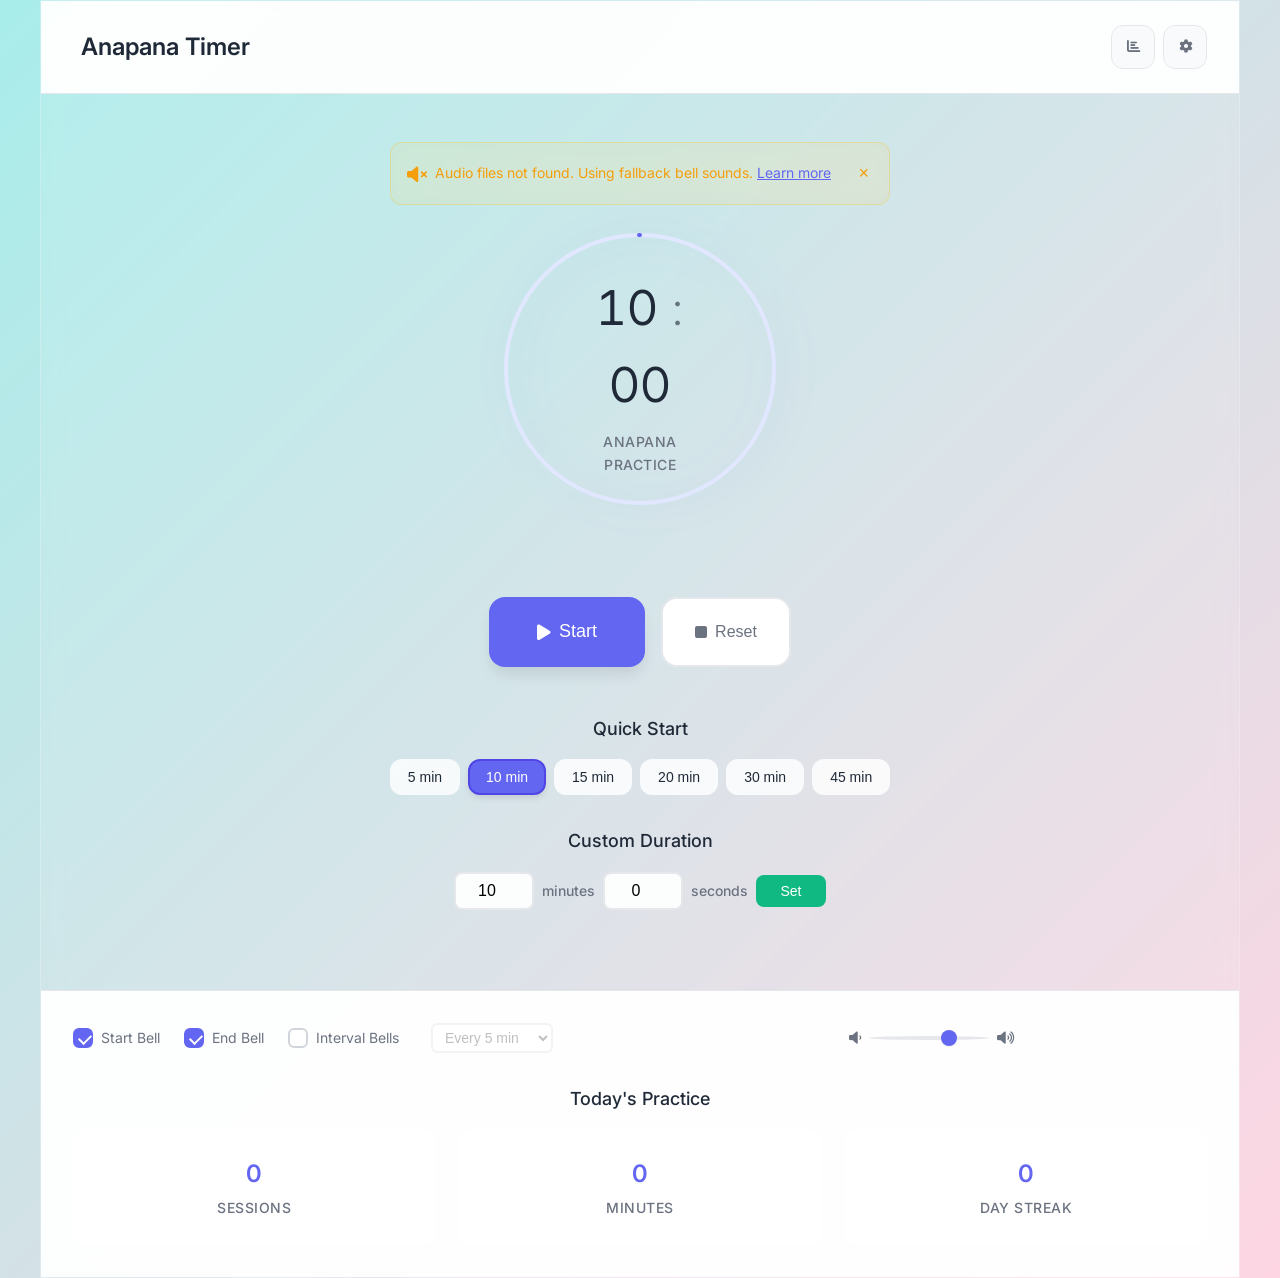
==== index.html @ 04da4d1c "Update Anapana meditation timer with enhanced bells and improved UI (removed large audio file)" ====
<!DOCTYPE html>
<html lang="en">
<head>
    <meta charset="UTF-8">
    <meta name="viewport" content="width=device-width, initial-scale=1.0">
    <title>Anapana Meditation Timer</title>
    <link rel="icon" href="favicon.svg" type="image/svg+xml">
    <link rel="stylesheet" href="styles.css?v=clean">
    <link rel="manifest" href="manifest.json">
    <meta name="theme-color" content="#6366f1">
    <meta http-equiv="Cache-Control" content="no-cache, no-store, must-revalidate">
    <meta http-equiv="Pragma" content="no-cache">
    <meta http-equiv="Expires" content="0">
    <meta name="mobile-web-app-capable" content="yes">
    <meta name="apple-mobile-web-app-status-bar-style" content="default">
    <meta name="apple-mobile-web-app-title" content="Anapana Timer">
    <link rel="apple-touch-icon" href="icons/icon-192x192.png">
    <link href="https://cdnjs.cloudflare.com/ajax/libs/font-awesome/6.0.0/css/all.min.css" rel="stylesheet">
    <link href="https://fonts.googleapis.com/css2?family=Inter:wght@300;400;500;600&display=swap" rel="stylesheet">
</head>
<body>
    <div class="app-container">
        <!-- Header -->
        <header class="app-header">
            <div class="header-content">
                <h1 class="app-title">
                    <i class="fas fa-lotus-pose"></i>
                    Anapana Timer
                </h1>
                <div class="header-actions">
                    <button id="statsBtn" class="icon-btn" title="Statistics">
                        <i class="fas fa-chart-bar"></i>
                    </button>
                    <button id="settingsBtn" class="icon-btn" title="Settings">
                        <i class="fas fa-cog"></i>
                    </button>
                </div>
            </div>
        </header>

        <!-- Main Timer Section -->
        <main class="timer-section">
            <!-- Audio Status Notification -->
            <div id="audioNotification" class="audio-notification" style="display: none;">
                <div class="notification-content">
                    <i class="fas fa-volume-mute"></i>
                    <span>Audio files not found. Using fallback bell sounds. <a href="#" id="audioHelpLink">Learn more</a></span>
                    <button id="dismissNotification" class="dismiss-btn">×</button>
                </div>
            </div>
            
            <div class="timer-container">
                <!-- Timer Display -->
                <div class="timer-display">
                    <div class="timer-circle">
                        <svg class="progress-ring" width="280" height="280">
                            <circle
                                class="progress-ring-circle-bg"
                                stroke="#e0e7ff"
                                stroke-width="4"
                                fill="transparent"
                                r="134"
                                cx="140"
                                cy="140"/>
                            <circle
                                class="progress-ring-circle"
                                stroke="#6366f1"
                                stroke-width="4"
                                fill="transparent"
                                r="134"
                                cx="140"
                                cy="140"
                                stroke-linecap="round"
                                stroke-dasharray="841.3"
                                stroke-dashoffset="841.3"/>
                        </svg>
                        <div class="timer-content">
                            <div class="time-display" id="timeDisplay">
                                <span class="minutes">10</span>
                                <span class="separator">:</span>
                                <span class="seconds">00</span>
                            </div>
                            <div class="session-type" id="sessionType">Anapana Practice</div>
                        </div>
                    </div>
                </div>

                <!-- Timer Controls -->
                <div class="timer-controls">
                    <button id="playPauseBtn" class="primary-btn">
                        <i class="fas fa-play"></i>
                        <span>Start</span>
                    </button>
                    <button id="resetBtn" class="secondary-btn">
                        <i class="fas fa-stop"></i>
                        <span>Reset</span>
                    </button>
                </div>

                <!-- Quick Time Presets -->
                <div class="time-presets">
                    <h3>Quick Start</h3>
                    <div class="preset-buttons">
                        <button class="preset-btn" data-time="5">5 min</button>
                        <button class="preset-btn active" data-time="10">10 min</button>
                        <button class="preset-btn" data-time="15">15 min</button>
                        <button class="preset-btn" data-time="20">20 min</button>
                        <button class="preset-btn" data-time="30">30 min</button>
                        <button class="preset-btn" data-time="45">45 min</button>
                    </div>
                </div>

                <!-- Custom Timer Input -->
                <div class="custom-timer">
                    <h3>Custom Duration</h3>
                    <div class="time-input">
                        <input type="number" id="minutesInput" min="1" max="120" value="10" class="time-field">
                        <label for="minutesInput">minutes</label>
                        <input type="number" id="secondsInput" min="0" max="59" value="0" class="time-field">
                        <label for="secondsInput">seconds</label>
                        <button id="setCustomBtn" class="set-btn">Set</button>
                    </div>
                </div>
            </div>
        </main>

        <!-- Bottom Panel -->
        <div class="bottom-panel">
            <!-- Audio Controls -->
            <div class="audio-section">
                <div class="audio-controls">
                    <div class="bell-settings">
                        <label class="checkbox-label">
                            <input type="checkbox" id="startBellCheck" checked>
                            <span class="checkmark"></span>
                            Start Bell
                        </label>
                        <label class="checkbox-label">
                            <input type="checkbox" id="endBellCheck" checked>
                            <span class="checkmark"></span>
                            End Bell
                        </label>
                        <label class="checkbox-label">
                            <input type="checkbox" id="intervalBellCheck">
                            <span class="checkmark"></span>
                            Interval Bells
                        </label>
                        <select id="intervalSelect" class="interval-select" disabled>
                            <option value="5">Every 5 min</option>
                            <option value="10">Every 10 min</option>
                            <option value="15">Every 15 min</option>
                        </select>
                    </div>
                    <div class="volume-control">
                        <i class="fas fa-volume-low"></i>
                        <input type="range" id="volumeSlider" min="0" max="100" value="70" class="volume-slider">
                        <i class="fas fa-volume-high"></i>
                    </div>
                </div>
            </div>

            <!-- Today's Progress -->
            <div class="progress-section">
                <h3>Today's Practice</h3>
                <div class="progress-stats">
                    <div class="stat-item">
                        <div class="stat-value" id="todaySessions">0</div>
                        <div class="stat-label">Sessions</div>
                    </div>
                    <div class="stat-item">
                        <div class="stat-value" id="todayMinutes">0</div>
                        <div class="stat-label">Minutes</div>
                    </div>
                    <div class="stat-item">
                        <div class="stat-value" id="streakDays">0</div>
                        <div class="stat-label">Day Streak</div>
                    </div>
                </div>
            </div>
        </div>
    </div>

    <!-- Settings Modal -->
    <div id="settingsModal" class="modal">
        <div class="modal-content">
            <div class="modal-header">
                <h2>Settings</h2>
                <button class="close-btn" id="closeSettings">
                    <i class="fas fa-times"></i>
                </button>
            </div>
            <div class="modal-body">
                <div class="setting-group">
                    <h3>Bell Sounds</h3>
                    <select id="bellSoundSelect" class="setting-select">
                        <option value="wooden" selected>Wooden Bell</option>
                    </select>
                    <button id="testBellBtn" class="test-btn">Test Sound</button>
                </div>
                
                <div class="setting-group">
                    <h3>Ambient Sounds</h3>
                    <label class="checkbox-label">
                        <input type="checkbox" id="ambientSoundsCheck">
                        <span class="checkmark"></span>
                        Enable ambient sounds during meditation
                    </label>
                    <select id="ambientSoundSelect" class="setting-select" disabled>
                        <option value="none">None</option>
                        <option value="meditate1" selected>Meditation Music</option>
                    </select>
                </div>

                <div class="setting-group">
                    <h3>Reminders</h3>
                    <label class="checkbox-label">
                        <input type="checkbox" id="dailyReminderCheck">
                        <span class="checkmark"></span>
                        Daily practice reminder
                    </label>
                    <input type="time" id="reminderTime" value="07:00" class="time-input-field">
                </div>

                <div class="setting-group">
                    <h3>Data & Privacy</h3>
                    <button id="exportDataBtn" class="action-btn">Export Practice Data</button>
                    <button id="resetDataBtn" class="danger-btn">Reset All Data</button>
                </div>
            </div>
        </div>
    </div>

    <!-- Statistics Modal -->
    <div id="statsModal" class="modal">
        <div class="modal-content">
            <div class="modal-header">
                <h2>Practice Statistics</h2>
                <button class="close-btn" id="closeStats">
                    <i class="fas fa-times"></i>
                </button>
            </div>
            <div class="modal-body">
                <div class="stats-overview">
                    <div class="overview-stat">
                        <div class="stat-number" id="totalSessions">0</div>
                        <div class="stat-title">Total Sessions</div>
                    </div>
                    <div class="overview-stat">
                        <div class="stat-number" id="totalMinutes">0</div>
                        <div class="stat-title">Total Minutes</div>
                    </div>
                    <div class="overview-stat">
                        <div class="stat-number" id="longestStreak">0</div>
                        <div class="stat-title">Longest Streak</div>
                    </div>
                    <div class="overview-stat">
                        <div class="stat-number" id="averageSession">0</div>
                        <div class="stat-title">Avg Session</div>
                    </div>
                </div>

                <div class="chart-section">
                    <h3>Weekly Progress</h3>
                    <div id="weeklyChart" class="chart-container">
                        <!-- Chart will be generated by JavaScript -->
                    </div>
                </div>

                <div class="recent-sessions">
                    <h3>Recent Sessions</h3>
                    <div id="recentSessionsList" class="sessions-list">
                        <!-- Recent sessions will be populated by JavaScript -->
                    </div>
                </div>
            </div>
        </div>
    </div>

    <!-- Completion Modal -->
    <div id="completionModal" class="modal">
        <div class="modal-content celebration">
            <div class="celebration-content">
                <div class="celebration-icon">
                    <i class="fas fa-lotus-pose"></i>
                </div>
                <h2>Session Complete!</h2>
                <p id="completionMessage">Great job! You've completed your meditation practice.</p>
                <div class="completion-stats">
                    <div class="completion-stat">
                        <span class="stat-value" id="sessionDuration">10</span>
                        <span class="stat-label">minutes</span>
                    </div>
                    <div class="completion-stat">
                        <span class="stat-value" id="sessionsToday">1</span>
                        <span class="stat-label">today</span>
                    </div>
                </div>
                <div class="completion-actions">
                    <button id="anotherSessionBtn" class="primary-btn">
                        <i class="fas fa-plus"></i>
                        Another Session
                    </button>
                    <button id="finishBtn" class="secondary-btn">
                        <i class="fas fa-check"></i>
                        Finish
                    </button>
                </div>
            </div>
        </div>
    </div>

    <!-- Audio Elements -->
    <audio id="startBellAudio" preload="auto">
        <source src="sounds/wooden-bell.wav" type="audio/wav">
    </audio>
    <audio id="endBellAudio" preload="auto">
        <source src="sounds/wooden-bell.wav" type="audio/wav">
    </audio>
    <audio id="intervalBellAudio" preload="auto">
        <source src="sounds/wooden-bell.wav" type="audio/wav">
    </audio>
    <audio id="ambientAudio" preload="auto" loop>
        <source src="sounds/ambient/meditate1.mp3" type="audio/mpeg">
    </audio>

    <script src="script.js?v=clean"></script>
    <script src="enhanced-bells.js?v=clean"></script>
</body>
</html>
---- styles.css ----
/* ===== CSS RESET & BASE STYLES ===== */
* {
    margin: 0;
    padding: 0;
    box-sizing: border-box;
}

:root {
    /* Color Palette */
    --primary-color: #6366f1;
    --primary-light: #818cf8;
    --primary-dark: #4f46e5;
    --secondary-color: #f3f4f6;
    --accent-color: #10b981;
    --danger-color: #ef4444;
    --warning-color: #f59e0b;
    
    /* Neutral Colors */
    --gray-50: #f9fafb;
    --gray-100: #f3f4f6;
    --gray-200: #e5e7eb;
    --gray-300: #d1d5db;
    --gray-400: #9ca3af;
    --gray-500: #6b7280;
    --gray-600: #4b5563;
    --gray-700: #374151;
    --gray-800: #1f2937;
    --gray-900: #111827;
    
    /* Text Colors */
    --text-primary: #1f2937;
    --text-secondary: #6b7280;
    --text-white: #ffffff;
    
    /* Background Colors */
    --bg-primary: #ffffff;
    --bg-secondary: #f9fafb;
    --bg-overlay: rgba(0, 0, 0, 0.5);
    
    /* Gradients */
    --gradient-primary: linear-gradient(135deg, #667eea 0%, #764ba2 100%);
    --gradient-calm: linear-gradient(135deg, #a8edea 0%, #fed6e3 100%);
    --gradient-evening: linear-gradient(135deg, #d299c2 0%, #fef9d3 100%);
    
    /* Shadows */
    --shadow-sm: 0 1px 2px 0 rgba(0, 0, 0, 0.05);
    --shadow-md: 0 4px 6px -1px rgba(0, 0, 0, 0.1);
    --shadow-lg: 0 10px 15px -3px rgba(0, 0, 0, 0.1);
    --shadow-xl: 0 20px 25px -5px rgba(0, 0, 0, 0.1);
    
    /* Border Radius */
    --radius-sm: 0.375rem;
    --radius-md: 0.5rem;
    --radius-lg: 0.75rem;
    --radius-xl: 1rem;
    --radius-full: 50%;
    
    /* Spacing */
    --space-xs: 0.25rem;
    --space-sm: 0.5rem;
    --space-md: 1rem;
    --space-lg: 1.5rem;
    --space-xl: 2rem;
    --space-2xl: 3rem;
    
    /* Typography */
    --font-size-xs: 0.75rem;
    --font-size-sm: 0.875rem;
    --font-size-base: 1rem;
    --font-size-lg: 1.125rem;
    --font-size-xl: 1.25rem;
    --font-size-2xl: 1.5rem;
    --font-size-3xl: 1.875rem;
    --font-size-4xl: 2.25rem;
    --font-size-5xl: 3rem;
}

body {
    font-family: 'Inter', -apple-system, BlinkMacSystemFont, sans-serif;
    background: var(--gradient-calm);
    min-height: 100vh;
    color: var(--text-primary);
    line-height: 1.6;
    -webkit-font-smoothing: antialiased;
    -moz-osx-font-smoothing: grayscale;
}

/* ===== APP LAYOUT ===== */
.app-container {
    max-width: 1200px;
    margin: 0 auto;
    min-height: 100vh;
    display: flex;
    flex-direction: column;
    background: rgba(255, 255, 255, 0.1);
    backdrop-filter: blur(10px);
    border: 1px solid rgba(255, 255, 255, 0.2);
}

/* ===== HEADER ===== */
.app-header {
    background: rgba(255, 255, 255, 0.95);
    backdrop-filter: blur(20px);
    border-bottom: 1px solid var(--gray-200);
    padding: var(--space-lg) var(--space-xl);
}

.header-content {
    display: flex;
    justify-content: space-between;
    align-items: center;
}

.app-title {
    font-size: var(--font-size-2xl);
    font-weight: 600;
    color: var(--text-primary);
    display: flex;
    align-items: center;
    gap: var(--space-sm);
}

.app-title i {
    color: var(--primary-color);
    font-size: var(--font-size-xl);
}

.header-actions {
    display: flex;
    gap: var(--space-sm);
}

.icon-btn {
    background: var(--bg-secondary);
    border: 1px solid var(--gray-200);
    padding: var(--space-sm);
    border-radius: var(--radius-lg);
    cursor: pointer;
    transition: all 0.2s ease;
    color: var(--text-secondary);
    width: 44px;
    height: 44px;
    display: flex;
    align-items: center;
    justify-content: center;
}

.icon-btn:hover {
    background: var(--gray-100);
    color: var(--primary-color);
    transform: translateY(-1px);
    box-shadow: var(--shadow-md);
}

/* ===== MAIN TIMER SECTION ===== */
.timer-section {
    flex: 1;
    display: flex;
    flex-direction: column;
    align-items: center;
    justify-content: center;
    padding: var(--space-2xl) var(--space-xl);
}

/* ===== AUDIO NOTIFICATION ===== */
.audio-notification {
    background: rgba(251, 191, 36, 0.1);
    border: 1px solid rgba(251, 191, 36, 0.3);
    border-radius: var(--radius-lg);
    padding: var(--space-md);
    margin-bottom: var(--space-lg);
    max-width: 500px;
    width: 100%;
    backdrop-filter: blur(10px);
}

.notification-content {
    display: flex;
    align-items: center;
    gap: var(--space-sm);
    color: var(--warning-color);
    font-size: var(--font-size-sm);
    text-align: left;
}

.notification-content i {
    font-size: var(--font-size-lg);
    flex-shrink: 0;
}

.notification-content a {
    color: var(--primary-color);
    text-decoration: underline;
}

.dismiss-btn {
    background: none;
    border: none;
    color: var(--warning-color);
    cursor: pointer;
    font-size: var(--font-size-lg);
    padding: var(--space-xs);
    margin-left: auto;
    flex-shrink: 0;
}

.dismiss-btn:hover {
    background: rgba(251, 191, 36, 0.1);
    border-radius: var(--radius-sm);
}

.timer-container {
    text-align: center;
    max-width: 600px;
    width: 100%;
}

/* ===== TIMER DISPLAY ===== */
.timer-display {
    margin-bottom: var(--space-2xl);
}

.timer-circle {
    position: relative;
    display: inline-block;
    margin-bottom: var(--space-xl);
}

.progress-ring {
    transform: rotate(-90deg);
    filter: drop-shadow(0 8px 16px rgba(99, 102, 241, 0.2));
}

.progress-ring-circle {
    transition: stroke-dashoffset 0.5s ease-in-out;
}

.timer-content {
    position: absolute;
    top: 50%;
    left: 50%;
    transform: translate(-50%, -50%);
    color: var(--text-primary);
}

.time-display {
    font-size: var(--font-size-5xl);
    font-weight: 300;
    margin-bottom: var(--space-sm);
    font-feature-settings: 'tnum';
}

.minutes, .seconds {
    font-weight: 400;
}

.separator {
    opacity: 0.6;
    animation: blink 1.5s infinite;
}

@keyframes blink {
    0%, 50% { opacity: 0.6; }
    51%, 100% { opacity: 0.2; }
}

.session-type {
    font-size: var(--font-size-sm);
    color: var(--text-secondary);
    font-weight: 500;
    text-transform: uppercase;
    letter-spacing: 0.5px;
}

/* ===== TIMER CONTROLS ===== */
.timer-controls {
    display: flex;
    gap: var(--space-md);
    justify-content: center;
    margin-bottom: var(--space-2xl);
}

.primary-btn {
    background: var(--primary-color);
    color: var(--text-white);
    border: none;
    padding: var(--space-lg) var(--space-2xl);
    border-radius: var(--radius-xl);
    font-size: var(--font-size-lg);
    font-weight: 500;
    cursor: pointer;
    transition: all 0.3s ease;
    display: flex;
    align-items: center;
    gap: var(--space-sm);
    box-shadow: var(--shadow-lg);
    min-width: 140px;
}

.primary-btn:hover {
    background: var(--primary-dark);
    transform: translateY(-2px);
    box-shadow: var(--shadow-xl);
}

.secondary-btn {
    background: var(--bg-primary);
    color: var(--text-secondary);
    border: 2px solid var(--gray-200);
    padding: var(--space-lg) var(--space-xl);
    border-radius: var(--radius-xl);
    font-size: var(--font-size-base);
    font-weight: 500;
    cursor: pointer;
    transition: all 0.3s ease;
    display: flex;
    align-items: center;
    gap: var(--space-sm);
}

.secondary-btn:hover {
    border-color: var(--primary-color);
    color: var(--primary-color);
    transform: translateY(-1px);
    box-shadow: var(--shadow-md);
}

/* ===== TIME PRESETS ===== */
.time-presets {
    margin-bottom: var(--space-xl);
}

.time-presets h3 {
    font-size: var(--font-size-lg);
    font-weight: 500;
    margin-bottom: var(--space-md);
    color: var(--text-primary);
}

.preset-buttons {
    display: flex;
    gap: var(--space-sm);
    justify-content: center;
    flex-wrap: wrap;
}

.preset-btn {
    background: rgba(255, 255, 255, 0.8);
    border: 2px solid transparent;
    padding: var(--space-sm) var(--space-md);
    border-radius: var(--radius-lg);
    font-size: var(--font-size-sm);
    font-weight: 500;
    cursor: pointer;
    transition: all 0.2s ease;
    color: var(--text-primary);
    backdrop-filter: blur(10px);
}

.preset-btn:hover {
    background: rgba(255, 255, 255, 0.95);
    transform: translateY(-1px);
    box-shadow: var(--shadow-md);
}

.preset-btn.active {
    background: var(--primary-color);
    color: var(--text-white);
    border-color: var(--primary-dark);
    box-shadow: var(--shadow-md);
}

/* ===== CUSTOM TIMER INPUT ===== */
.custom-timer {
    margin-bottom: var(--space-xl);
}

.custom-timer h3 {
    font-size: var(--font-size-lg);
    font-weight: 500;
    margin-bottom: var(--space-md);
    color: var(--text-primary);
}

.time-input {
    display: flex;
    align-items: center;
    justify-content: center;
    gap: var(--space-sm);
    flex-wrap: wrap;
}

.time-field {
    background: rgba(255, 255, 255, 0.9);
    border: 2px solid var(--gray-200);
    padding: var(--space-sm) var(--space-md);
    border-radius: var(--radius-md);
    font-size: var(--font-size-base);
    width: 80px;
    text-align: center;
    transition: all 0.2s ease;
}

.time-field:focus {
    outline: none;
    border-color: var(--primary-color);
    box-shadow: 0 0 0 3px rgba(99, 102, 241, 0.1);
}

.time-input label {
    font-size: var(--font-size-sm);
    color: var(--text-secondary);
    font-weight: 500;
}

.set-btn {
    background: var(--accent-color);
    color: var(--text-white);
    border: none;
    padding: var(--space-sm) var(--space-lg);
    border-radius: var(--radius-md);
    font-size: var(--font-size-sm);
    font-weight: 500;
    cursor: pointer;
    transition: all 0.2s ease;
}

.set-btn:hover {
    background: #059669;
    transform: translateY(-1px);
}

/* ===== BOTTOM PANEL ===== */
.bottom-panel {
    background: rgba(255, 255, 255, 0.95);
    backdrop-filter: blur(20px);
    border-top: 1px solid var(--gray-200);
    padding: var(--space-xl);
}

/* ===== AUDIO SECTION ===== */
.audio-section {
    margin-bottom: var(--space-xl);
}

.audio-controls {
    display: grid;
    grid-template-columns: 1fr 1fr;
    gap: var(--space-xl);
    align-items: center;
}

.bell-settings {
    display: flex;
    gap: var(--space-lg);
    align-items: center;
    flex-wrap: wrap;
}

.checkbox-label {
    display: flex;
    align-items: center;
    cursor: pointer;
    font-size: var(--font-size-sm);
    color: var(--text-secondary);
    position: relative;
    padding-left: 28px;
}

.checkbox-label input[type="checkbox"] {
    position: absolute;
    opacity: 0;
    cursor: pointer;
    height: 0;
    width: 0;
}

.checkmark {
    position: absolute;
    left: 0;
    top: 50%;
    transform: translateY(-50%);
    height: 20px;
    width: 20px;
    background: var(--bg-primary);
    border: 2px solid var(--gray-300);
    border-radius: var(--radius-sm);
    transition: all 0.2s ease;
}

.checkbox-label:hover input ~ .checkmark {
    border-color: var(--primary-color);
}

.checkbox-label input:checked ~ .checkmark {
    background: var(--primary-color);
    border-color: var(--primary-color);
}

.checkmark:after {
    content: "";
    position: absolute;
    display: none;
    left: 6px;
    top: 2px;
    width: 6px;
    height: 10px;
    border: solid white;
    border-width: 0 2px 2px 0;
    transform: rotate(45deg);
}

.checkbox-label input:checked ~ .checkmark:after {
    display: block;
}

.interval-select {
    background: var(--bg-primary);
    border: 2px solid var(--gray-200);
    padding: var(--space-xs) var(--space-sm);
    border-radius: var(--radius-sm);
    font-size: var(--font-size-sm);
    margin-left: var(--space-sm);
    transition: all 0.2s ease;
}

.interval-select:enabled:focus {
    outline: none;
    border-color: var(--primary-color);
}

.interval-select:disabled {
    opacity: 0.5;
    cursor: not-allowed;
}

/* ===== VOLUME CONTROL ===== */
.volume-control {
    display: flex;
    align-items: center;
    gap: var(--space-sm);
    justify-content: center;
}

.volume-control i {
    color: var(--text-secondary);
    font-size: var(--font-size-sm);
}

.volume-slider {
    width: 120px;
    height: 4px;
    border-radius: var(--radius-full);
    background: var(--gray-200);
    outline: none;
    -webkit-appearance: none;
    appearance: none;
}

.volume-slider::-webkit-slider-thumb {
    -webkit-appearance: none;
    appearance: none;
    width: 16px;
    height: 16px;
    border-radius: var(--radius-full);
    background: var(--primary-color);
    cursor: pointer;
    box-shadow: var(--shadow-sm);
    transition: all 0.2s ease;
}

.volume-slider::-webkit-slider-thumb:hover {
    background: var(--primary-dark);
    transform: scale(1.1);
}

.volume-slider::-moz-range-thumb {
    width: 16px;
    height: 16px;
    border-radius: var(--radius-full);
    background: var(--primary-color);
    cursor: pointer;
    border: none;
    box-shadow: var(--shadow-sm);
}

/* ===== PROGRESS SECTION ===== */
.progress-section h3 {
    font-size: var(--font-size-lg);
    font-weight: 500;
    margin-bottom: var(--space-md);
    color: var(--text-primary);
    text-align: center;
}

.progress-stats {
    display: grid;
    grid-template-columns: repeat(3, 1fr);
    gap: var(--space-lg);
    text-align: center;
}

.stat-item {
    background: rgba(255, 255, 255, 0.8);
    padding: var(--space-lg);
    border-radius: var(--radius-lg);
    backdrop-filter: blur(10px);
    border: 1px solid rgba(255, 255, 255, 0.3);
    transition: all 0.2s ease;
}

.stat-item:hover {
    transform: translateY(-2px);
    box-shadow: var(--shadow-md);
}

.stat-value {
    font-size: var(--font-size-2xl);
    font-weight: 600;
    color: var(--primary-color);
    margin-bottom: var(--space-xs);
}

.stat-label {
    font-size: var(--font-size-sm);
    color: var(--text-secondary);
    font-weight: 500;
    text-transform: uppercase;
    letter-spacing: 0.5px;
}

/* ===== MODAL STYLES ===== */
.modal {
    display: none;
    position: fixed;
    z-index: 1000;
    left: 0;
    top: 0;
    width: 100%;
    height: 100%;
    background: var(--bg-overlay);
    backdrop-filter: blur(5px);
    animation: fadeIn 0.3s ease;
}

@keyframes fadeIn {
    from { opacity: 0; }
    to { opacity: 1; }
}

.modal.show {
    display: flex;
    align-items: center;
    justify-content: center;
}

.modal-content {
    background: var(--bg-primary);
    border-radius: var(--radius-xl);
    box-shadow: var(--shadow-xl);
    max-width: 90vw;
    max-height: 90vh;
    overflow-y: auto;
    animation: slideUp 0.3s ease;
}

@keyframes slideUp {
    from { transform: translateY(50px); opacity: 0; }
    to { transform: translateY(0); opacity: 1; }
}

.modal-header {
    display: flex;
    justify-content: space-between;
    align-items: center;
    padding: var(--space-xl);
    border-bottom: 1px solid var(--gray-200);
}

.modal-header h2 {
    font-size: var(--font-size-xl);
    font-weight: 600;
    color: var(--text-primary);
}

.close-btn {
    background: none;
    border: none;
    font-size: var(--font-size-lg);
    color: var(--text-secondary);
    cursor: pointer;
    padding: var(--space-sm);
    border-radius: var(--radius-md);
    transition: all 0.2s ease;
}

.close-btn:hover {
    background: var(--gray-100);
    color: var(--text-primary);
}

.modal-body {
    padding: var(--space-xl);
}

/* ===== SETTINGS MODAL ===== */
.setting-group {
    margin-bottom: var(--space-2xl);
}

.setting-group h3 {
    font-size: var(--font-size-lg);
    font-weight: 500;
    margin-bottom: var(--space-md);
    color: var(--text-primary);
}

.setting-select {
    background: var(--bg-secondary);
    border: 2px solid var(--gray-200);
    padding: var(--space-sm) var(--space-md);
    border-radius: var(--radius-md);
    font-size: var(--font-size-base);
    width: 100%;
    max-width: 300px;
    margin-bottom: var(--space-sm);
    transition: all 0.2s ease;
}

.setting-select:focus {
    outline: none;
    border-color: var(--primary-color);
}

.test-btn, .action-btn {
    background: var(--primary-color);
    color: var(--text-white);
    border: none;
    padding: var(--space-sm) var(--space-lg);
    border-radius: var(--radius-md);
    font-size: var(--font-size-sm);
    cursor: pointer;
    transition: all 0.2s ease;
    margin-right: var(--space-sm);
    margin-top: var(--space-sm);
}

.test-btn:hover, .action-btn:hover {
    background: var(--primary-dark);
    transform: translateY(-1px);
}

.danger-btn {
    background: var(--danger-color);
    color: var(--text-white);
    border: none;
    padding: var(--space-sm) var(--space-lg);
    border-radius: var(--radius-md);
    font-size: var(--font-size-sm);
    cursor: pointer;
    transition: all 0.2s ease;
    margin-top: var(--space-sm);
}

.danger-btn:hover {
    background: #dc2626;
    transform: translateY(-1px);
}

.time-input-field {
    background: var(--bg-secondary);
    border: 2px solid var(--gray-200);
    padding: var(--space-sm) var(--space-md);
    border-radius: var(--radius-md);
    font-size: var(--font-size-base);
    margin-left: var(--space-md);
    transition: all 0.2s ease;
}

.time-input-field:focus {
    outline: none;
    border-color: var(--primary-color);
}

/* ===== STATS MODAL ===== */
.stats-overview {
    display: grid;
    grid-template-columns: repeat(auto-fit, minmax(150px, 1fr));
    gap: var(--space-lg);
    margin-bottom: var(--space-2xl);
}

.overview-stat {
    text-align: center;
    padding: var(--space-lg);
    background: var(--bg-secondary);
    border-radius: var(--radius-lg);
    border: 1px solid var(--gray-200);
}

.stat-number {
    font-size: var(--font-size-3xl);
    font-weight: 600;
    color: var(--primary-color);
    margin-bottom: var(--space-sm);
}

.stat-title {
    font-size: var(--font-size-sm);
    color: var(--text-secondary);
    font-weight: 500;
    text-transform: uppercase;
    letter-spacing: 0.5px;
}

.chart-section {
    margin-bottom: var(--space-2xl);
}

.chart-container {
    height: 200px;
    background: var(--bg-secondary);
    border-radius: var(--radius-lg);
    display: flex;
    align-items: center;
    justify-content: center;
    color: var(--text-secondary);
    border: 1px solid var(--gray-200);
}

.sessions-list {
    max-height: 300px;
    overflow-y: auto;
}

.session-item {
    display: flex;
    justify-content: space-between;
    align-items: center;
    padding: var(--space-md);
    background: var(--bg-secondary);
    border-radius: var(--radius-md);
    margin-bottom: var(--space-sm);
    border: 1px solid var(--gray-200);
}

.session-date {
    font-size: var(--font-size-sm);
    color: var(--text-secondary);
    font-weight: 500;
}

.session-duration {
    font-size: var(--font-size-base);
    color: var(--primary-color);
    font-weight: 600;
}

/* ===== COMPLETION MODAL ===== */
.celebration {
    text-align: center;
    max-width: 400px;
}

.celebration-content {
    padding: var(--space-2xl);
}

.celebration-icon {
    font-size: 4rem;
    color: var(--accent-color);
    margin-bottom: var(--space-lg);
    animation: bounce 0.8s ease;
}

@keyframes bounce {
    0%, 20%, 53%, 80%, 100% { transform: translate3d(0,0,0); }
    40%, 43% { transform: translate3d(0, -8px, 0); }
    70% { transform: translate3d(0, -4px, 0); }
    90% { transform: translate3d(0, -2px, 0); }
}

.celebration-content h2 {
    font-size: var(--font-size-2xl);
    font-weight: 600;
    color: var(--text-primary);
    margin-bottom: var(--space-md);
}

.celebration-content p {
    font-size: var(--font-size-base);
    color: var(--text-secondary);
    margin-bottom: var(--space-xl);
}

.completion-stats {
    display: grid;
    grid-template-columns: repeat(2, 1fr);
    gap: var(--space-lg);
    margin-bottom: var(--space-xl);
}

.completion-stat {
    background: var(--bg-secondary);
    padding: var(--space-lg);
    border-radius: var(--radius-lg);
    border: 1px solid var(--gray-200);
}

.completion-stat .stat-value {
    font-size: var(--font-size-2xl);
    font-weight: 600;
    color: var(--primary-color);
    display: block;
    margin-bottom: var(--space-xs);
}

.completion-stat .stat-label {
    font-size: var(--font-size-sm);
    color: var(--text-secondary);
    font-weight: 500;
}

.completion-actions {
    display: flex;
    gap: var(--space-md);
    justify-content: center;
}

/* ===== RESPONSIVE DESIGN ===== */
@media (max-width: 768px) {
    .app-container {
        margin: 0;
        border-radius: 0;
    }
    
    .timer-section {
        padding: var(--space-xl) var(--space-md);
    }
    
    .timer-circle svg {
        width: 240px;
        height: 240px;
    }
    
    .time-display {
        font-size: var(--font-size-4xl);
    }
    
    .timer-controls {
        flex-direction: column;
        align-items: center;
    }
    
    .primary-btn, .secondary-btn {
        width: 100%;
        max-width: 200px;
    }
    
    .preset-buttons {
        grid-template-columns: repeat(3, 1fr);
        gap: var(--space-sm);
    }
    
    .audio-controls {
        grid-template-columns: 1fr;
        gap: var(--space-lg);
        text-align: center;
    }
    
    .bell-settings {
        justify-content: center;
        flex-wrap: wrap;
    }
    
    .progress-stats {
        grid-template-columns: 1fr;
        gap: var(--space-md);
    }
    
    .modal-content {
        max-width: 95vw;
        margin: var(--space-md);
    }
    
    .stats-overview {
        grid-template-columns: repeat(2, 1fr);
    }
    
    .completion-actions {
        flex-direction: column;
    }
}

@media (max-width: 480px) {
    .header-content {
        flex-direction: column;
        gap: var(--space-md);
    }
    
    .timer-circle svg {
        width: 200px;
        height: 200px;
    }
    
    .time-display {
        font-size: var(--font-size-3xl);
    }
    
    .preset-buttons {
        grid-template-columns: repeat(2, 1fr);
    }
    
    .bell-settings {
        flex-direction: column;
        align-items: flex-start;
    }
    
    .stats-overview {
        grid-template-columns: 1fr;
    }
}

/* ===== ACCESSIBILITY ===== */
@media (prefers-reduced-motion: reduce) {
    *, *::before, *::after {
        animation-duration: 0.01ms !important;
        animation-iteration-count: 1 !important;
        transition-duration: 0.01ms !important;
    }
}

/* Focus styles for keyboard navigation */
button:focus,
input:focus,
select:focus {
    outline: 2px solid var(--primary-color);
    outline-offset: 2px;
}

/* High contrast mode support */
@media (prefers-contrast: high) {
    :root {
        --primary-color: #000080;
        --text-primary: #000000;
        --text-secondary: #333333;
        --gray-200: #808080;
    }
}

/* ===== DARK MODE SUPPORT ===== */
@media (prefers-color-scheme: dark) {
    :root {
        --text-primary: #f9fafb;
        --text-secondary: #9ca3af;
        --bg-primary: #1f2937;
        --bg-secondary: #111827;
        --gray-200: #374151;
        --gray-300: #4b5563;
    }
    
    body {
        background: linear-gradient(135deg, #1e293b 0%, #334155 100%);
    }
    
    .app-header {
        background: rgba(31, 41, 55, 0.95);
        border-bottom-color: var(--gray-600);
    }
    
    .bottom-panel {
        background: rgba(31, 41, 55, 0.95);
        border-top-color: var(--gray-600);
    }
}

/* ===== PRINT STYLES ===== */
@media print {
    .app-container {
        background: white;
        color: black;
        box-shadow: none;
    }
    
    .timer-section {
        page-break-inside: avoid;
    }
    
    .modal {
        display: none !important;
    }
    
    .audio-controls,
    .timer-controls {
        display: none;
    }
}
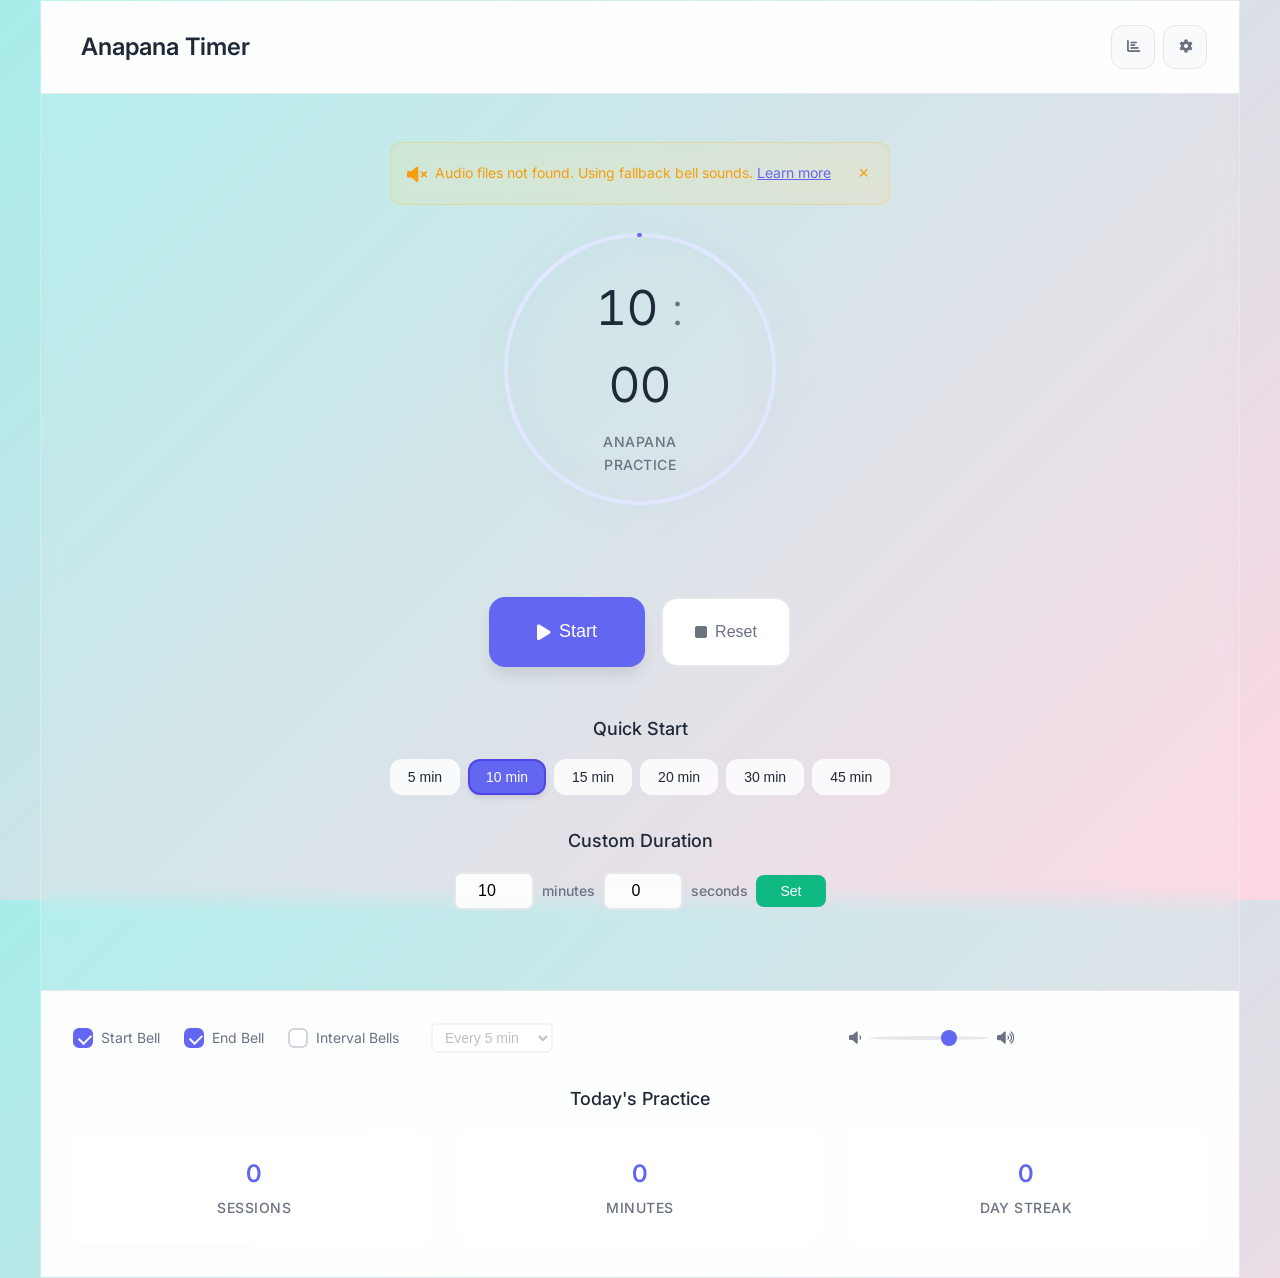
==== commit 39842c3d: "🎨 Improve responsive design - full screen on mobile, optimal layout on desktop" ====
--- a/index.html
+++ b/index.html
@@ -2,7 +2,7 @@
 <html lang="en">
 <head>
     <meta charset="UTF-8">
-    <meta name="viewport" content="width=device-width, initial-scale=1.0">
+    <meta name="viewport" content="width=device-width, initial-scale=1.0, maximum-scale=1.0, user-scalable=no, viewport-fit=cover">
     <title>Anapana Meditation Timer</title>
     <link rel="icon" href="favicon.svg" type="image/svg+xml">
     <link rel="stylesheet" href="styles.css?v=clean">
--- a/styles.css
+++ b/styles.css
@@ -75,10 +75,20 @@
     --font-size-5xl: 3rem;
 }
 
+html {
+    width: 100%;
+    height: 100%;
+    margin: 0;
+    padding: 0;
+}
+
 body {
     font-family: 'Inter', -apple-system, BlinkMacSystemFont, sans-serif;
     background: var(--gradient-calm);
     min-height: 100vh;
+    width: 100%;
+    margin: 0;
+    padding: 0;
     color: var(--text-primary);
     line-height: 1.6;
     -webkit-font-smoothing: antialiased;
@@ -90,6 +100,7 @@
     max-width: 1200px;
     margin: 0 auto;
     min-height: 100vh;
+    width: 100%;
     display: flex;
     flex-direction: column;
     background: rgba(255, 255, 255, 0.1);
@@ -932,6 +943,9 @@
     .app-container {
         margin: 0;
         border-radius: 0;
+        border: none;
+        max-width: 100%;
+        width: 100vw;
     }
     
     .timer-section {
@@ -993,6 +1007,13 @@
 }
 
 @media (max-width: 480px) {
+    .app-container {
+        padding-top: env(safe-area-inset-top);
+        padding-bottom: env(safe-area-inset-bottom);
+        padding-left: env(safe-area-inset-left);
+        padding-right: env(safe-area-inset-right);
+    }
+    
     .header-content {
         flex-direction: column;
         gap: var(--space-md);
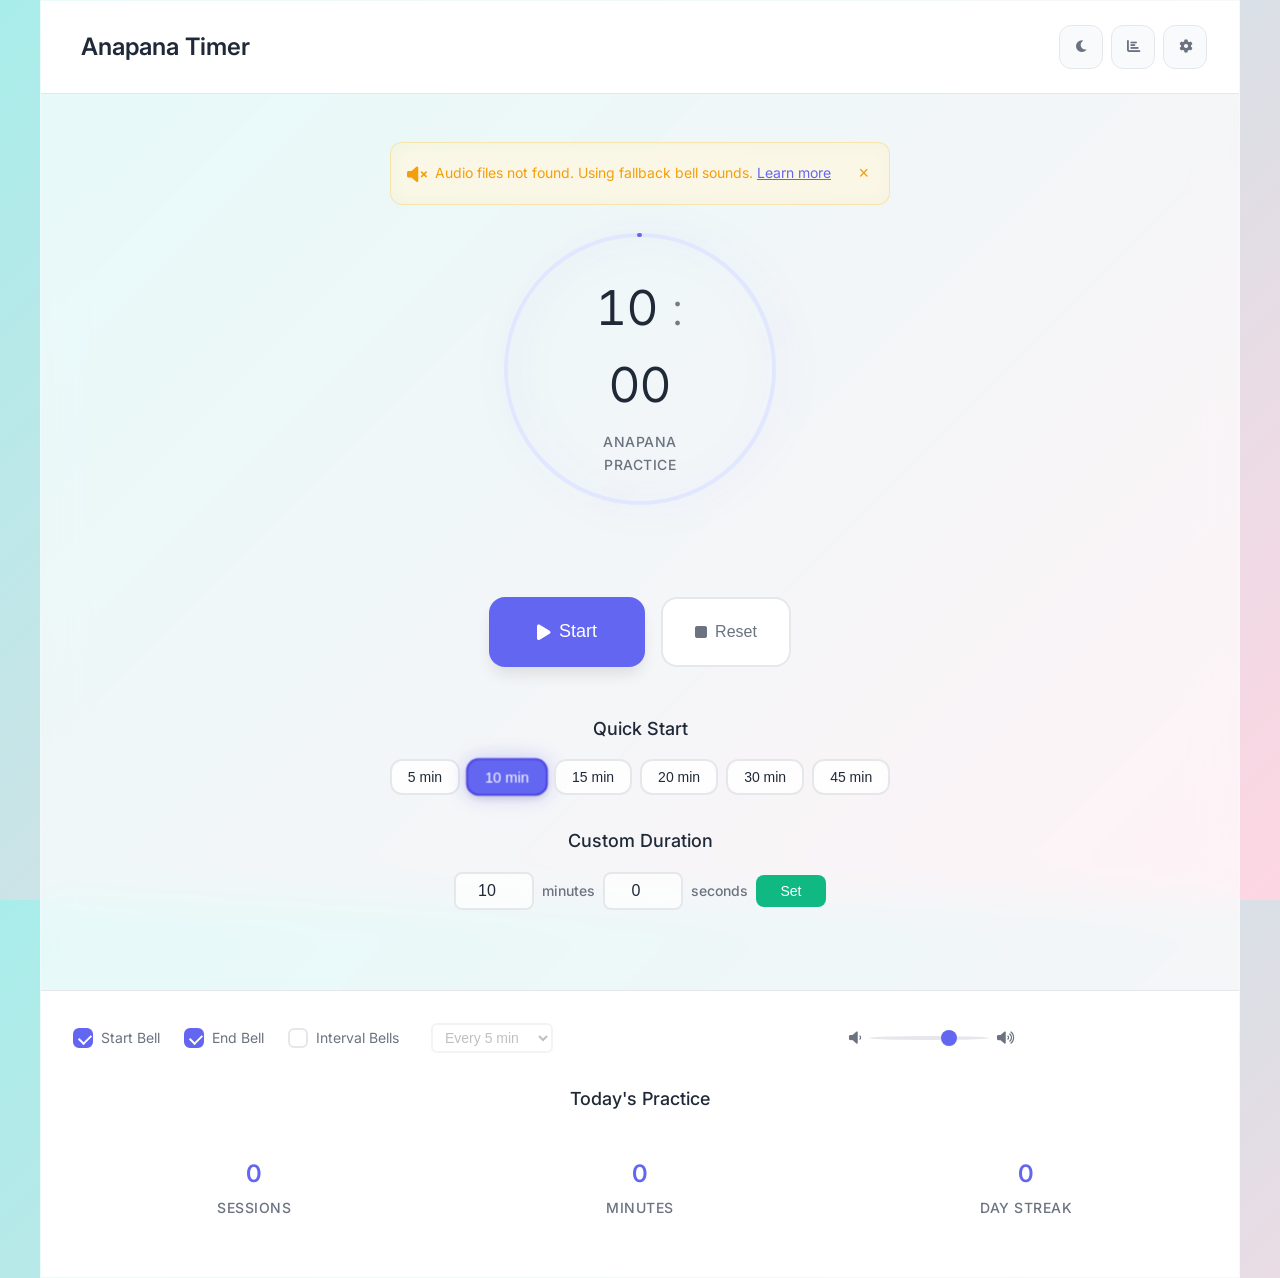
==== commit ba1e46c3: "feat: modernize UI with dark mode, enhanced animations, and improved accessibility - Add dark mode t" ====
--- a/index.html
+++ b/index.html
@@ -28,10 +28,13 @@
                     Anapana Timer
                 </h1>
                 <div class="header-actions">
-                    <button id="statsBtn" class="icon-btn" title="Statistics">
+                    <button id="themeToggle" class="icon-btn" title="Toggle dark mode" aria-label="Toggle dark mode">
+                        <i class="fas fa-moon"></i>
+                    </button>
+                    <button id="statsBtn" class="icon-btn" title="Statistics" aria-label="Open statistics">
                         <i class="fas fa-chart-bar"></i>
                     </button>
-                    <button id="settingsBtn" class="icon-btn" title="Settings">
+                    <button id="settingsBtn" class="icon-btn" title="Settings" aria-label="Open settings">
                         <i class="fas fa-cog"></i>
                     </button>
                 </div>
@@ -39,9 +42,9 @@
         </header>
 
         <!-- Main Timer Section -->
-        <main class="timer-section">
+        <main class="timer-section" role="main" aria-label="Meditation timer">
             <!-- Audio Status Notification -->
-            <div id="audioNotification" class="audio-notification" style="display: none;">
+            <div id="audioNotification" class="audio-notification" style="display: none;" role="alert" aria-live="polite">
                 <div class="notification-content">
                     <i class="fas fa-volume-mute"></i>
                     <span>Audio files not found. Using fallback bell sounds. <a href="#" id="audioHelpLink">Learn more</a></span>
@@ -87,12 +90,12 @@
 
                 <!-- Timer Controls -->
                 <div class="timer-controls">
-                    <button id="playPauseBtn" class="primary-btn">
-                        <i class="fas fa-play"></i>
+                    <button id="playPauseBtn" class="primary-btn" aria-label="Start meditation timer">
+                        <i class="fas fa-play" aria-hidden="true"></i>
                         <span>Start</span>
                     </button>
-                    <button id="resetBtn" class="secondary-btn">
-                        <i class="fas fa-stop"></i>
+                    <button id="resetBtn" class="secondary-btn" aria-label="Reset timer">
+                        <i class="fas fa-stop" aria-hidden="true"></i>
                         <span>Reset</span>
                     </button>
                 </div>
@@ -100,13 +103,13 @@
                 <!-- Quick Time Presets -->
                 <div class="time-presets">
                     <h3>Quick Start</h3>
-                    <div class="preset-buttons">
-                        <button class="preset-btn" data-time="5">5 min</button>
-                        <button class="preset-btn active" data-time="10">10 min</button>
-                        <button class="preset-btn" data-time="15">15 min</button>
-                        <button class="preset-btn" data-time="20">20 min</button>
-                        <button class="preset-btn" data-time="30">30 min</button>
-                        <button class="preset-btn" data-time="45">45 min</button>
+                    <div class="preset-buttons" role="group" aria-label="Quick time presets">
+                        <button class="preset-btn" data-time="5" aria-label="5 minutes meditation">5 min</button>
+                        <button class="preset-btn active" data-time="10" aria-label="10 minutes meditation" aria-pressed="true">10 min</button>
+                        <button class="preset-btn" data-time="15" aria-label="15 minutes meditation">15 min</button>
+                        <button class="preset-btn" data-time="20" aria-label="20 minutes meditation">20 min</button>
+                        <button class="preset-btn" data-time="30" aria-label="30 minutes meditation">30 min</button>
+                        <button class="preset-btn" data-time="45" aria-label="45 minutes meditation">45 min</button>
                     </div>
                 </div>
 
@@ -114,11 +117,11 @@
                 <div class="custom-timer">
                     <h3>Custom Duration</h3>
                     <div class="time-input">
-                        <input type="number" id="minutesInput" min="1" max="120" value="10" class="time-field">
+                        <input type="number" id="minutesInput" min="1" max="120" value="10" class="time-field" aria-label="Minutes">
                         <label for="minutesInput">minutes</label>
-                        <input type="number" id="secondsInput" min="0" max="59" value="0" class="time-field">
+                        <input type="number" id="secondsInput" min="0" max="59" value="0" class="time-field" aria-label="Seconds">
                         <label for="secondsInput">seconds</label>
-                        <button id="setCustomBtn" class="set-btn">Set</button>
+                        <button id="setCustomBtn" class="set-btn" aria-label="Set custom time">Set</button>
                     </div>
                 </div>
             </div>
--- a/styles.css
+++ b/styles.css
@@ -27,32 +27,42 @@
     --gray-800: #1f2937;
     --gray-900: #111827;
     
-    /* Text Colors */
+    /* Theme Colors - Light Mode Default */
     --text-primary: #1f2937;
     --text-secondary: #6b7280;
+    --text-tertiary: #9ca3af;
     --text-white: #ffffff;
     
-    /* Background Colors */
     --bg-primary: #ffffff;
     --bg-secondary: #f9fafb;
+    --bg-tertiary: #f3f4f6;
     --bg-overlay: rgba(0, 0, 0, 0.5);
+    --bg-glass: rgba(255, 255, 255, 0.95);
+    --bg-glass-secondary: rgba(255, 255, 255, 0.7);
+    
+    --border-color: #e5e7eb;
+    --border-light: rgba(255, 255, 255, 0.2);
     
     /* Gradients */
     --gradient-primary: linear-gradient(135deg, #667eea 0%, #764ba2 100%);
     --gradient-calm: linear-gradient(135deg, #a8edea 0%, #fed6e3 100%);
     --gradient-evening: linear-gradient(135deg, #d299c2 0%, #fef9d3 100%);
+    --gradient-sunset: linear-gradient(135deg, #fa709a 0%, #fee140 100%);
+    --gradient-ocean: linear-gradient(135deg, #4facfe 0%, #00f2fe 100%);
     
     /* Shadows */
     --shadow-sm: 0 1px 2px 0 rgba(0, 0, 0, 0.05);
     --shadow-md: 0 4px 6px -1px rgba(0, 0, 0, 0.1);
     --shadow-lg: 0 10px 15px -3px rgba(0, 0, 0, 0.1);
     --shadow-xl: 0 20px 25px -5px rgba(0, 0, 0, 0.1);
+    --shadow-glow: 0 0 20px rgba(99, 102, 241, 0.3);
     
     /* Border Radius */
     --radius-sm: 0.375rem;
     --radius-md: 0.5rem;
     --radius-lg: 0.75rem;
     --radius-xl: 1rem;
+    --radius-2xl: 1.5rem;
     --radius-full: 50%;
     
     /* Spacing */
@@ -73,6 +83,35 @@
     --font-size-3xl: 1.875rem;
     --font-size-4xl: 2.25rem;
     --font-size-5xl: 3rem;
+    
+    /* Transitions */
+    --transition-fast: 0.15s ease;
+    --transition-base: 0.3s ease;
+    --transition-slow: 0.5s ease;
+}
+
+/* Dark Mode Theme */
+[data-theme="dark"] {
+    --text-primary: #f9fafb;
+    --text-secondary: #d1d5db;
+    --text-tertiary: #9ca3af;
+    
+    --bg-primary: #111827;
+    --bg-secondary: #1f2937;
+    --bg-tertiary: #374151;
+    --bg-overlay: rgba(0, 0, 0, 0.7);
+    --bg-glass: rgba(31, 41, 55, 0.95);
+    --bg-glass-secondary: rgba(31, 41, 55, 0.7);
+    
+    --border-color: #374151;
+    --border-light: rgba(255, 255, 255, 0.1);
+    
+    --gradient-calm: linear-gradient(135deg, #1e3a8a 0%, #312e81 100%);
+    
+    --shadow-sm: 0 1px 2px 0 rgba(0, 0, 0, 0.3);
+    --shadow-md: 0 4px 6px -1px rgba(0, 0, 0, 0.4);
+    --shadow-lg: 0 10px 15px -3px rgba(0, 0, 0, 0.5);
+    --shadow-xl: 0 20px 25px -5px rgba(0, 0, 0, 0.6);
 }
 
 html {
@@ -93,6 +132,7 @@
     line-height: 1.6;
     -webkit-font-smoothing: antialiased;
     -moz-osx-font-smoothing: grayscale;
+    transition: background var(--transition-slow), color var(--transition-base);
 }
 
 /* ===== APP LAYOUT ===== */
@@ -103,17 +143,19 @@
     width: 100%;
     display: flex;
     flex-direction: column;
-    background: rgba(255, 255, 255, 0.1);
-    backdrop-filter: blur(10px);
-    border: 1px solid rgba(255, 255, 255, 0.2);
+    background: var(--bg-glass-secondary);
+    backdrop-filter: blur(20px);
+    border: 1px solid var(--border-light);
+    transition: all var(--transition-base);
 }
 
 /* ===== HEADER ===== */
 .app-header {
-    background: rgba(255, 255, 255, 0.95);
+    background: var(--bg-glass);
     backdrop-filter: blur(20px);
-    border-bottom: 1px solid var(--gray-200);
+    border-bottom: 1px solid var(--border-color);
     padding: var(--space-lg) var(--space-xl);
+    transition: all var(--transition-base);
 }
 
 .header-content {
@@ -143,24 +185,51 @@
 
 .icon-btn {
     background: var(--bg-secondary);
-    border: 1px solid var(--gray-200);
+    border: 1px solid var(--border-color);
     padding: var(--space-sm);
     border-radius: var(--radius-lg);
     cursor: pointer;
-    transition: all 0.2s ease;
+    transition: all var(--transition-base);
     color: var(--text-secondary);
     width: 44px;
     height: 44px;
     display: flex;
     align-items: center;
     justify-content: center;
+    position: relative;
+    overflow: hidden;
+}
+
+.icon-btn::before {
+    content: '';
+    position: absolute;
+    top: 50%;
+    left: 50%;
+    width: 0;
+    height: 0;
+    background: var(--primary-color);
+    opacity: 0.1;
+    border-radius: 50%;
+    transform: translate(-50%, -50%);
+    transition: width var(--transition-base), height var(--transition-base);
+}
+
+.icon-btn:hover::before {
+    width: 100%;
+    height: 100%;
 }
 
 .icon-btn:hover {
-    background: var(--gray-100);
+    background: var(--bg-tertiary);
     color: var(--primary-color);
-    transform: translateY(-1px);
+    transform: translateY(-2px);
     box-shadow: var(--shadow-md);
+    border-color: var(--primary-light);
+}
+
+.icon-btn:active {
+    transform: translateY(0);
+    box-shadow: var(--shadow-sm);
 }
 
 /* ===== MAIN TIMER SECTION ===== */
@@ -240,10 +309,23 @@
 .progress-ring {
     transform: rotate(-90deg);
     filter: drop-shadow(0 8px 16px rgba(99, 102, 241, 0.2));
+    transition: filter var(--transition-base);
+}
+
+.progress-ring-circle-bg {
+    transition: stroke var(--transition-base);
 }
 
 .progress-ring-circle {
-    transition: stroke-dashoffset 0.5s ease-in-out;
+    transition: stroke-dashoffset 0.5s ease-in-out, stroke var(--transition-base);
+}
+
+[data-theme="dark"] .progress-ring {
+    filter: drop-shadow(0 8px 16px rgba(99, 102, 241, 0.4));
+}
+
+[data-theme="dark"] .progress-ring-circle-bg {
+    stroke: var(--gray-700);
 }
 
 .timer-content {
@@ -252,6 +334,7 @@
     left: 50%;
     transform: translate(-50%, -50%);
     color: var(--text-primary);
+    transition: color var(--transition-base);
 }
 
 .time-display {
@@ -259,6 +342,7 @@
     font-weight: 300;
     margin-bottom: var(--space-sm);
     font-feature-settings: 'tnum';
+    transition: color var(--transition-base);
 }
 
 .minutes, .seconds {
@@ -300,33 +384,81 @@
     font-size: var(--font-size-lg);
     font-weight: 500;
     cursor: pointer;
-    transition: all 0.3s ease;
+    transition: all var(--transition-base);
     display: flex;
     align-items: center;
     gap: var(--space-sm);
     box-shadow: var(--shadow-lg);
     min-width: 140px;
+    position: relative;
+    overflow: hidden;
+}
+
+.primary-btn::after {
+    content: '';
+    position: absolute;
+    top: 50%;
+    left: 50%;
+    width: 0;
+    height: 0;
+    background: rgba(255, 255, 255, 0.2);
+    border-radius: 50%;
+    transform: translate(-50%, -50%);
+    transition: width var(--transition-slow), height var(--transition-slow);
+}
+
+.primary-btn:hover::after {
+    width: 300px;
+    height: 300px;
 }
 
 .primary-btn:hover {
     background: var(--primary-dark);
     transform: translateY(-2px);
-    box-shadow: var(--shadow-xl);
+    box-shadow: var(--shadow-xl), var(--shadow-glow);
+}
+
+.primary-btn:active {
+    transform: translateY(0);
+    box-shadow: var(--shadow-md);
+}
+
+.primary-btn:focus-visible {
+    outline: 3px solid var(--primary-light);
+    outline-offset: 2px;
 }
 
 .secondary-btn {
     background: var(--bg-primary);
     color: var(--text-secondary);
-    border: 2px solid var(--gray-200);
+    border: 2px solid var(--border-color);
     padding: var(--space-lg) var(--space-xl);
     border-radius: var(--radius-xl);
     font-size: var(--font-size-base);
     font-weight: 500;
     cursor: pointer;
-    transition: all 0.3s ease;
+    transition: all var(--transition-base);
     display: flex;
     align-items: center;
     gap: var(--space-sm);
+}
+
+.secondary-btn:hover {
+    background: var(--bg-secondary);
+    border-color: var(--primary-color);
+    color: var(--primary-color);
+    transform: translateY(-2px);
+    box-shadow: var(--shadow-md);
+}
+
+.secondary-btn:active {
+    transform: translateY(0);
+    box-shadow: var(--shadow-sm);
+}
+
+.secondary-btn:focus-visible {
+    outline: 3px solid var(--primary-light);
+    outline-offset: 2px;
 }
 
 .secondary-btn:hover {
@@ -356,29 +488,57 @@
 }
 
 .preset-btn {
-    background: rgba(255, 255, 255, 0.8);
-    border: 2px solid transparent;
+    background: var(--bg-glass-secondary);
+    border: 2px solid var(--border-color);
     padding: var(--space-sm) var(--space-md);
     border-radius: var(--radius-lg);
     font-size: var(--font-size-sm);
     font-weight: 500;
     cursor: pointer;
-    transition: all 0.2s ease;
+    transition: all var(--transition-base);
     color: var(--text-primary);
     backdrop-filter: blur(10px);
+    position: relative;
+    overflow: hidden;
+}
+
+.preset-btn::before {
+    content: '';
+    position: absolute;
+    top: 0;
+    left: -100%;
+    width: 100%;
+    height: 100%;
+    background: linear-gradient(90deg, transparent, rgba(99, 102, 241, 0.2), transparent);
+    transition: left var(--transition-base);
+}
+
+.preset-btn:hover::before {
+    left: 100%;
 }
 
 .preset-btn:hover {
-    background: rgba(255, 255, 255, 0.95);
-    transform: translateY(-1px);
+    background: var(--bg-glass);
+    transform: translateY(-2px);
     box-shadow: var(--shadow-md);
+    border-color: var(--primary-light);
+}
+
+.preset-btn:active {
+    transform: translateY(0);
 }
 
 .preset-btn.active {
     background: var(--primary-color);
     color: var(--text-white);
     border-color: var(--primary-dark);
-    box-shadow: var(--shadow-md);
+    box-shadow: var(--shadow-md), var(--shadow-glow);
+    transform: scale(1.05);
+}
+
+.preset-btn:focus-visible {
+    outline: 3px solid var(--primary-light);
+    outline-offset: 2px;
 }
 
 /* ===== CUSTOM TIMER INPUT ===== */
@@ -402,20 +562,26 @@
 }
 
 .time-field {
-    background: rgba(255, 255, 255, 0.9);
-    border: 2px solid var(--gray-200);
+    background: var(--bg-glass-secondary);
+    border: 2px solid var(--border-color);
     padding: var(--space-sm) var(--space-md);
     border-radius: var(--radius-md);
     font-size: var(--font-size-base);
     width: 80px;
     text-align: center;
-    transition: all 0.2s ease;
+    transition: all var(--transition-base);
+    color: var(--text-primary);
 }
 
 .time-field:focus {
     outline: none;
     border-color: var(--primary-color);
     box-shadow: 0 0 0 3px rgba(99, 102, 241, 0.1);
+    background: var(--bg-glass);
+}
+
+.time-field:hover {
+    border-color: var(--primary-light);
 }
 
 .time-input label {
@@ -443,10 +609,11 @@
 
 /* ===== BOTTOM PANEL ===== */
 .bottom-panel {
-    background: rgba(255, 255, 255, 0.95);
+    background: var(--bg-glass);
     backdrop-filter: blur(20px);
-    border-top: 1px solid var(--gray-200);
+    border-top: 1px solid var(--border-color);
     padding: var(--space-xl);
+    transition: all var(--transition-base);
 }
 
 /* ===== AUDIO SECTION ===== */
@@ -494,18 +661,24 @@
     height: 20px;
     width: 20px;
     background: var(--bg-primary);
-    border: 2px solid var(--gray-300);
+    border: 2px solid var(--border-color);
     border-radius: var(--radius-sm);
-    transition: all 0.2s ease;
+    transition: all var(--transition-base);
 }
 
 .checkbox-label:hover input ~ .checkmark {
     border-color: var(--primary-color);
+    background: var(--bg-secondary);
 }
 
 .checkbox-label input:checked ~ .checkmark {
     background: var(--primary-color);
     border-color: var(--primary-color);
+}
+
+.checkbox-label input:focus-visible ~ .checkmark {
+    outline: 3px solid var(--primary-light);
+    outline-offset: 2px;
 }
 
 .checkmark:after {
@@ -612,17 +785,19 @@
 }
 
 .stat-item {
-    background: rgba(255, 255, 255, 0.8);
+    background: var(--bg-glass-secondary);
     padding: var(--space-lg);
     border-radius: var(--radius-lg);
     backdrop-filter: blur(10px);
-    border: 1px solid rgba(255, 255, 255, 0.3);
-    transition: all 0.2s ease;
+    border: 1px solid var(--border-light);
+    transition: all var(--transition-base);
 }
 
 .stat-item:hover {
-    transform: translateY(-2px);
-    box-shadow: var(--shadow-md);
+    transform: translateY(-4px);
+    box-shadow: var(--shadow-lg);
+    background: var(--bg-glass);
+    border-color: var(--primary-light);
 }
 
 .stat-value {
@@ -650,13 +825,19 @@
     width: 100%;
     height: 100%;
     background: var(--bg-overlay);
-    backdrop-filter: blur(5px);
-    animation: fadeIn 0.3s ease;
+    backdrop-filter: blur(8px);
+    animation: fadeIn var(--transition-base);
 }
 
 @keyframes fadeIn {
-    from { opacity: 0; }
-    to { opacity: 1; }
+    from { 
+        opacity: 0;
+        backdrop-filter: blur(0);
+    }
+    to { 
+        opacity: 1;
+        backdrop-filter: blur(8px);
+    }
 }
 
 .modal.show {
@@ -667,17 +848,24 @@
 
 .modal-content {
     background: var(--bg-primary);
-    border-radius: var(--radius-xl);
+    border-radius: var(--radius-2xl);
     box-shadow: var(--shadow-xl);
     max-width: 90vw;
     max-height: 90vh;
     overflow-y: auto;
-    animation: slideUp 0.3s ease;
+    animation: slideUp var(--transition-base);
+    border: 1px solid var(--border-color);
 }
 
 @keyframes slideUp {
-    from { transform: translateY(50px); opacity: 0; }
-    to { transform: translateY(0); opacity: 1; }
+    from { 
+        transform: translateY(50px) scale(0.95);
+        opacity: 0;
+    }
+    to { 
+        transform: translateY(0) scale(1);
+        opacity: 1;
+    }
 }
 
 .modal-header {
@@ -685,7 +873,9 @@
     justify-content: space-between;
     align-items: center;
     padding: var(--space-xl);
-    border-bottom: 1px solid var(--gray-200);
+    border-bottom: 1px solid var(--border-color);
+    background: var(--bg-secondary);
+    border-radius: var(--radius-2xl) var(--radius-2xl) 0 0;
 }
 
 .modal-header h2 {
@@ -702,12 +892,23 @@
     cursor: pointer;
     padding: var(--space-sm);
     border-radius: var(--radius-md);
-    transition: all 0.2s ease;
+    transition: all var(--transition-base);
+    width: 36px;
+    height: 36px;
+    display: flex;
+    align-items: center;
+    justify-content: center;
 }
 
 .close-btn:hover {
-    background: var(--gray-100);
+    background: var(--bg-tertiary);
     color: var(--text-primary);
+    transform: rotate(90deg);
+}
+
+.close-btn:focus-visible {
+    outline: 3px solid var(--primary-light);
+    outline-offset: 2px;
 }
 
 .modal-body {
@@ -938,6 +1139,36 @@
     justify-content: center;
 }
 
+/* ===== THEME TOGGLE BUTTON ===== */
+#themeToggle {
+    position: relative;
+}
+
+#themeToggle i {
+    transition: transform var(--transition-base);
+}
+
+#themeToggle:hover i {
+    transform: rotate(15deg);
+}
+
+/* ===== ENHANCED BUTTON ANIMATIONS ===== */
+button, .icon-btn, .preset-btn {
+    -webkit-tap-highlight-color: transparent;
+}
+
+/* ===== SMOOTH TRANSITIONS FOR ALL ELEMENTS ===== */
+* {
+    transition-property: background-color, border-color, color, box-shadow, transform;
+    transition-duration: var(--transition-base);
+    transition-timing-function: ease;
+}
+
+/* Don't apply transitions to position, width, height, etc */
+*:not(svg):not(circle):not(path) {
+    transition-property: background-color, border-color, color, box-shadow, transform, opacity;
+}
+
 /* ===== RESPONSIVE DESIGN ===== */
 @media (max-width: 768px) {
     .app-container {
@@ -948,6 +1179,23 @@
         width: 100vw;
     }
     
+    .app-header {
+        padding: var(--space-md) var(--space-lg);
+    }
+    
+    .app-title {
+        font-size: var(--font-size-xl);
+    }
+    
+    .header-actions {
+        gap: var(--space-xs);
+    }
+    
+    .icon-btn {
+        width: 40px;
+        height: 40px;
+    }
+    
     .timer-section {
         padding: var(--space-xl) var(--space-md);
     }
@@ -957,6 +1205,13 @@
         height: 240px;
     }
     
+    .progress-ring-circle,
+    .progress-ring-circle-bg {
+        r: 114;
+        cx: 120;
+        cy: 120;
+    }
+    
     .time-display {
         font-size: var(--font-size-4xl);
     }
@@ -964,16 +1219,18 @@
     .timer-controls {
         flex-direction: column;
         align-items: center;
+        gap: var(--space-sm);
     }
     
     .primary-btn, .secondary-btn {
         width: 100%;
-        max-width: 200px;
+        max-width: 250px;
+        justify-content: center;
     }
     
     .preset-buttons {
         grid-template-columns: repeat(3, 1fr);
-        gap: var(--space-sm);
+        gap: var(--space-xs);
     }
     
     .audio-controls {
@@ -985,6 +1242,7 @@
     .bell-settings {
         justify-content: center;
         flex-wrap: wrap;
+        gap: var(--space-md);
     }
     
     .progress-stats {
@@ -1003,6 +1261,10 @@
     
     .completion-actions {
         flex-direction: column;
+    }
+    
+    .bottom-panel {
+        padding: var(--space-lg);
     }
 }
 
@@ -1014,9 +1276,22 @@
         padding-right: env(safe-area-inset-right);
     }
     
+    .app-header {
+        padding: var(--space-sm) var(--space-md);
+    }
+    
     .header-content {
-        flex-direction: column;
-        gap: var(--space-md);
+        gap: var(--space-sm);
+    }
+    
+    .app-title {
+        font-size: var(--font-size-lg);
+    }
+    
+    .icon-btn {
+        width: 36px;
+        height: 36px;
+        font-size: var(--font-size-sm);
     }
     
     .timer-circle svg {
@@ -1024,21 +1299,65 @@
         height: 200px;
     }
     
+    .progress-ring-circle,
+    .progress-ring-circle-bg {
+        r: 94;
+        cx: 100;
+        cy: 100;
+    }
+    
     .time-display {
         font-size: var(--font-size-3xl);
     }
     
+    .session-type {
+        font-size: var(--font-size-xs);
+    }
+    
     .preset-buttons {
         grid-template-columns: repeat(2, 1fr);
+        gap: var(--space-xs);
+    }
+    
+    .preset-btn {
+        padding: var(--space-xs) var(--space-sm);
+        font-size: var(--font-size-xs);
     }
     
     .bell-settings {
         flex-direction: column;
         align-items: flex-start;
+        gap: var(--space-sm);
+    }
+    
+    .checkbox-label {
+        font-size: var(--font-size-xs);
+        padding-left: 24px;
+    }
+    
+    .checkmark {
+        width: 16px;
+        height: 16px;
     }
     
     .stats-overview {
         grid-template-columns: 1fr;
+    }
+    
+    .modal-header {
+        padding: var(--space-md);
+    }
+    
+    .modal-header h2 {
+        font-size: var(--font-size-lg);
+    }
+    
+    .modal-body {
+        padding: var(--space-md);
+    }
+    
+    .bottom-panel {
+        padding: var(--space-md);
     }
 }
 
@@ -1051,12 +1370,30 @@
     }
 }
 
-/* Focus styles for keyboard navigation */
-button:focus,
-input:focus,
-select:focus {
-    outline: 2px solid var(--primary-color);
-    outline-offset: 2px;
+/* Enhanced focus styles for keyboard navigation */
+button:focus-visible,
+input:focus-visible,
+select:focus-visible,
+a:focus-visible {
+    outline: 3px solid var(--primary-color);
+    outline-offset: 3px;
+    border-radius: var(--radius-sm);
+}
+
+/* Remove default focus for mouse users */
+button:focus:not(:focus-visible),
+input:focus:not(:focus-visible),
+select:focus:not(:focus-visible),
+a:focus:not(:focus-visible) {
+    outline: none;
+}
+
+/* Better touch targets for mobile */
+@media (pointer: coarse) {
+    button, .icon-btn, .preset-btn, .checkbox-label {
+        min-height: 44px;
+        min-width: 44px;
+    }
 }
 
 /* High contrast mode support */
@@ -1115,4 +1452,61 @@
     .timer-controls {
         display: none;
     }
+}
+
+/* ===== CUSTOM SCROLLBAR STYLES ===== */
+::-webkit-scrollbar {
+    width: 10px;
+    height: 10px;
+}
+
+::-webkit-scrollbar-track {
+    background: var(--bg-secondary);
+    border-radius: var(--radius-lg);
+}
+
+::-webkit-scrollbar-thumb {
+    background: var(--border-color);
+    border-radius: var(--radius-lg);
+    transition: background var(--transition-base);
+}
+
+::-webkit-scrollbar-thumb:hover {
+    background: var(--primary-color);
+}
+
+/* Firefox scrollbar */
+* {
+    scrollbar-width: thin;
+    scrollbar-color: var(--border-color) var(--bg-secondary);
+}
+
+/* ===== LOADING ANIMATION ===== */
+@keyframes pulse {
+    0%, 100% {
+        opacity: 1;
+    }
+    50% {
+        opacity: 0.5;
+    }
+}
+
+.loading {
+    animation: pulse 2s cubic-bezier(0.4, 0, 0.6, 1) infinite;
+}
+
+/* ===== FADE IN ANIMATION FOR PAGE LOAD ===== */
+@keyframes fadeInUp {
+    from {
+        opacity: 0;
+        transform: translateY(20px);
+    }
+    to {
+        opacity: 1;
+        transform: translateY(0);
+    }
+}
+
+.app-container {
+    animation: fadeInUp 0.6s ease-out;
 }
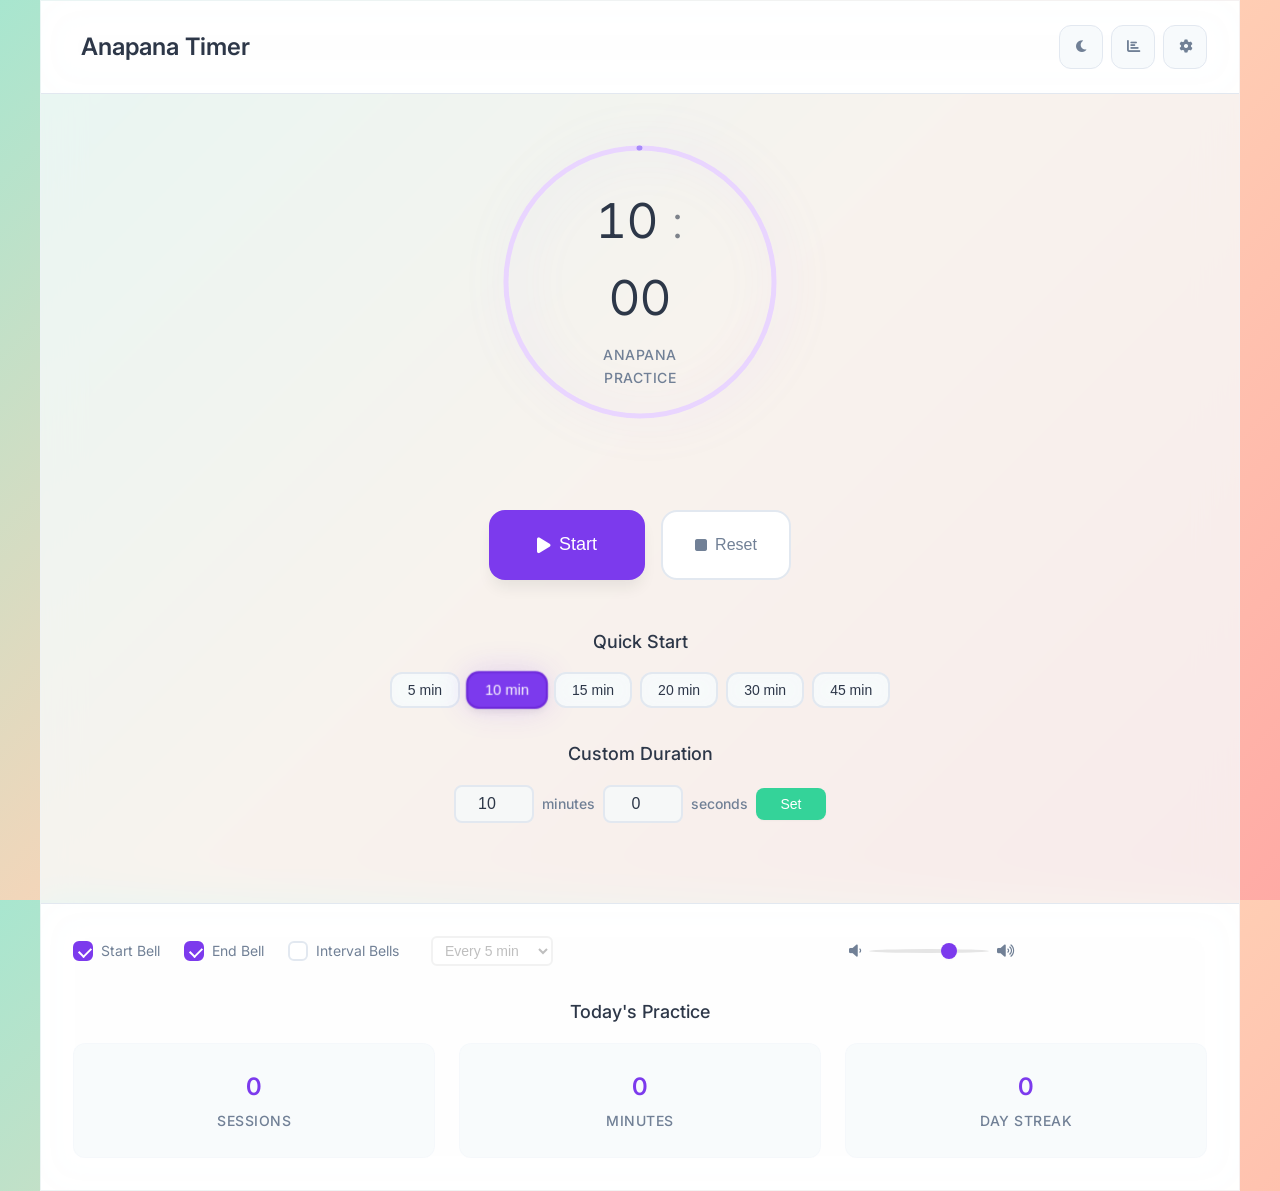
==== commit 64152105: "feat: improve color palette for meditation with soothing tones - Replace bright indigo with calming " ====
--- a/index.html
+++ b/index.html
@@ -59,16 +59,16 @@
                         <svg class="progress-ring" width="280" height="280">
                             <circle
                                 class="progress-ring-circle-bg"
-                                stroke="#e0e7ff"
-                                stroke-width="4"
+                                stroke="#e9d5ff"
+                                stroke-width="5"
                                 fill="transparent"
                                 r="134"
                                 cx="140"
                                 cy="140"/>
                             <circle
                                 class="progress-ring-circle"
-                                stroke="#6366f1"
-                                stroke-width="4"
+                                stroke="#a78bfa"
+                                stroke-width="5"
                                 fill="transparent"
                                 r="134"
                                 cx="140"
--- a/styles.css
+++ b/styles.css
@@ -6,56 +6,57 @@
 }
 
 :root {
-    /* Color Palette */
-    --primary-color: #6366f1;
-    --primary-light: #818cf8;
-    --primary-dark: #4f46e5;
-    --secondary-color: #f3f4f6;
-    --accent-color: #10b981;
-    --danger-color: #ef4444;
-    --warning-color: #f59e0b;
+    /* Meditation-Inspired Color Palette */
+    --primary-color: #7c3aed;
+    --primary-light: #a78bfa;
+    --primary-dark: #6d28d9;
+    --secondary-color: #e0f2f1;
+    --accent-color: #34d399;
+    --danger-color: #f87171;
+    --warning-color: #fbbf24;
     
     /* Neutral Colors */
-    --gray-50: #f9fafb;
-    --gray-100: #f3f4f6;
-    --gray-200: #e5e7eb;
-    --gray-300: #d1d5db;
-    --gray-400: #9ca3af;
-    --gray-500: #6b7280;
-    --gray-600: #4b5563;
-    --gray-700: #374151;
-    --gray-800: #1f2937;
-    --gray-900: #111827;
-    
-    /* Theme Colors - Light Mode Default */
-    --text-primary: #1f2937;
-    --text-secondary: #6b7280;
-    --text-tertiary: #9ca3af;
+    --gray-50: #fafafa;
+    --gray-100: #f5f5f5;
+    --gray-200: #e5e5e5;
+    --gray-300: #d4d4d4;
+    --gray-400: #a3a3a3;
+    --gray-500: #737373;
+    --gray-600: #525252;
+    --gray-700: #404040;
+    --gray-800: #262626;
+    --gray-900: #171717;
+    
+    /* Theme Colors - Light Mode Default (Soft & Calming) */
+    --text-primary: #2d3748;
+    --text-secondary: #718096;
+    --text-tertiary: #a0aec0;
     --text-white: #ffffff;
     
     --bg-primary: #ffffff;
-    --bg-secondary: #f9fafb;
-    --bg-tertiary: #f3f4f6;
-    --bg-overlay: rgba(0, 0, 0, 0.5);
-    --bg-glass: rgba(255, 255, 255, 0.95);
-    --bg-glass-secondary: rgba(255, 255, 255, 0.7);
-    
-    --border-color: #e5e7eb;
-    --border-light: rgba(255, 255, 255, 0.2);
-    
-    /* Gradients */
+    --bg-secondary: #f7fafc;
+    --bg-tertiary: #edf2f7;
+    --bg-overlay: rgba(45, 55, 72, 0.4);
+    --bg-glass: rgba(255, 255, 255, 0.92);
+    --bg-glass-secondary: rgba(247, 250, 252, 0.8);
+    
+    --border-color: #e2e8f0;
+    --border-light: rgba(237, 242, 247, 0.3);
+    
+    /* Soothing Gradients for Meditation */
     --gradient-primary: linear-gradient(135deg, #667eea 0%, #764ba2 100%);
-    --gradient-calm: linear-gradient(135deg, #a8edea 0%, #fed6e3 100%);
-    --gradient-evening: linear-gradient(135deg, #d299c2 0%, #fef9d3 100%);
-    --gradient-sunset: linear-gradient(135deg, #fa709a 0%, #fee140 100%);
-    --gradient-ocean: linear-gradient(135deg, #4facfe 0%, #00f2fe 100%);
-    
-    /* Shadows */
-    --shadow-sm: 0 1px 2px 0 rgba(0, 0, 0, 0.05);
-    --shadow-md: 0 4px 6px -1px rgba(0, 0, 0, 0.1);
-    --shadow-lg: 0 10px 15px -3px rgba(0, 0, 0, 0.1);
+    --gradient-calm: linear-gradient(135deg, #a8e6cf 0%, #ffd3b6 50%, #ffaaa5 100%);
+    --gradient-evening: linear-gradient(135deg, #dcd9ff 0%, #b5e8f7 50%, #a8e6cf 100%);
+    --gradient-sunset: linear-gradient(135deg, #ffecd2 0%, #fcb69f 100%);
+    --gradient-ocean: linear-gradient(135deg, #89f7fe 0%, #66a6ff 100%);
+    --gradient-lavender: linear-gradient(135deg, #e0c3fc 0%, #8ec5fc 100%);
+    
+    /* Softer Shadows */
+    --shadow-sm: 0 1px 2px 0 rgba(0, 0, 0, 0.03);
+    --shadow-md: 0 4px 6px -1px rgba(0, 0, 0, 0.06);
+    --shadow-lg: 0 10px 15px -3px rgba(0, 0, 0, 0.08);
     --shadow-xl: 0 20px 25px -5px rgba(0, 0, 0, 0.1);
-    --shadow-glow: 0 0 20px rgba(99, 102, 241, 0.3);
+    --shadow-glow: 0 0 30px rgba(124, 58, 237, 0.2);
     
     /* Border Radius */
     --radius-sm: 0.375rem;
@@ -90,28 +91,29 @@
     --transition-slow: 0.5s ease;
 }
 
-/* Dark Mode Theme */
+/* Dark Mode Theme - Warm & Soothing for Evening Meditation */
 [data-theme="dark"] {
-    --text-primary: #f9fafb;
-    --text-secondary: #d1d5db;
-    --text-tertiary: #9ca3af;
-    
-    --bg-primary: #111827;
-    --bg-secondary: #1f2937;
-    --bg-tertiary: #374151;
-    --bg-overlay: rgba(0, 0, 0, 0.7);
-    --bg-glass: rgba(31, 41, 55, 0.95);
-    --bg-glass-secondary: rgba(31, 41, 55, 0.7);
-    
-    --border-color: #374151;
-    --border-light: rgba(255, 255, 255, 0.1);
-    
-    --gradient-calm: linear-gradient(135deg, #1e3a8a 0%, #312e81 100%);
-    
-    --shadow-sm: 0 1px 2px 0 rgba(0, 0, 0, 0.3);
-    --shadow-md: 0 4px 6px -1px rgba(0, 0, 0, 0.4);
-    --shadow-lg: 0 10px 15px -3px rgba(0, 0, 0, 0.5);
-    --shadow-xl: 0 20px 25px -5px rgba(0, 0, 0, 0.6);
+    --text-primary: #e2e8f0;
+    --text-secondary: #cbd5e0;
+    --text-tertiary: #a0aec0;
+    
+    --bg-primary: #1a202c;
+    --bg-secondary: #2d3748;
+    --bg-tertiary: #4a5568;
+    --bg-overlay: rgba(0, 0, 0, 0.6);
+    --bg-glass: rgba(45, 55, 72, 0.95);
+    --bg-glass-secondary: rgba(45, 55, 72, 0.75);
+    
+    --border-color: #4a5568;
+    --border-light: rgba(226, 232, 240, 0.08);
+    
+    --gradient-calm: linear-gradient(135deg, #2d3561 0%, #4a4a6a 50%, #5e5e7e 100%);
+    
+    --shadow-sm: 0 1px 2px 0 rgba(0, 0, 0, 0.4);
+    --shadow-md: 0 4px 6px -1px rgba(0, 0, 0, 0.5);
+    --shadow-lg: 0 10px 15px -3px rgba(0, 0, 0, 0.6);
+    --shadow-xl: 0 20px 25px -5px rgba(0, 0, 0, 0.7);
+    --shadow-glow: 0 0 30px rgba(167, 139, 250, 0.25);
 }
 
 html {
@@ -244,8 +246,8 @@
 
 /* ===== AUDIO NOTIFICATION ===== */
 .audio-notification {
-    background: rgba(251, 191, 36, 0.1);
-    border: 1px solid rgba(251, 191, 36, 0.3);
+    background: rgba(251, 207, 232, 0.15);
+    border: 1px solid rgba(236, 201, 75, 0.25);
     border-radius: var(--radius-lg);
     padding: var(--space-md);
     margin-bottom: var(--space-lg);
@@ -258,7 +260,7 @@
     display: flex;
     align-items: center;
     gap: var(--space-sm);
-    color: var(--warning-color);
+    color: #d97706;
     font-size: var(--font-size-sm);
     text-align: left;
 }
@@ -276,7 +278,7 @@
 .dismiss-btn {
     background: none;
     border: none;
-    color: var(--warning-color);
+    color: #d97706;
     cursor: pointer;
     font-size: var(--font-size-lg);
     padding: var(--space-xs);
@@ -285,7 +287,7 @@
 }
 
 .dismiss-btn:hover {
-    background: rgba(251, 191, 36, 0.1);
+    background: rgba(251, 207, 232, 0.2);
     border-radius: var(--radius-sm);
 }
 
@@ -308,7 +310,7 @@
 
 .progress-ring {
     transform: rotate(-90deg);
-    filter: drop-shadow(0 8px 16px rgba(99, 102, 241, 0.2));
+    filter: drop-shadow(0 8px 20px rgba(167, 139, 250, 0.25));
     transition: filter var(--transition-base);
 }
 
@@ -321,11 +323,15 @@
 }
 
 [data-theme="dark"] .progress-ring {
-    filter: drop-shadow(0 8px 16px rgba(99, 102, 241, 0.4));
+    filter: drop-shadow(0 8px 24px rgba(167, 139, 250, 0.35));
 }
 
 [data-theme="dark"] .progress-ring-circle-bg {
-    stroke: var(--gray-700);
+    stroke: #4a5568;
+}
+
+[data-theme="dark"] .progress-ring-circle {
+    stroke: #a78bfa;
 }
 
 .timer-content {
@@ -599,12 +605,24 @@
     font-size: var(--font-size-sm);
     font-weight: 500;
     cursor: pointer;
-    transition: all 0.2s ease;
+    transition: all var(--transition-base);
+    box-shadow: var(--shadow-sm);
 }
 
 .set-btn:hover {
-    background: #059669;
-    transform: translateY(-1px);
+    background: #10b981;
+    transform: translateY(-2px);
+    box-shadow: var(--shadow-md);
+}
+
+.set-btn:active {
+    transform: translateY(0);
+    box-shadow: var(--shadow-sm);
+}
+
+.set-btn:focus-visible {
+    outline: 3px solid rgba(52, 211, 153, 0.3);
+    outline-offset: 2px;
 }
 
 /* ===== BOTTOM PANEL ===== */
@@ -975,7 +993,7 @@
 }
 
 .danger-btn:hover {
-    background: #dc2626;
+    background: var(--danger-color);
     transform: translateY(-1px);
 }
 
@@ -1408,27 +1426,28 @@
 
 /* ===== DARK MODE SUPPORT ===== */
 @media (prefers-color-scheme: dark) {
-    :root {
-        --text-primary: #f9fafb;
-        --text-secondary: #9ca3af;
-        --bg-primary: #1f2937;
-        --bg-secondary: #111827;
-        --gray-200: #374151;
-        --gray-300: #4b5563;
-    }
-    
-    body {
-        background: linear-gradient(135deg, #1e293b 0%, #334155 100%);
-    }
-    
-    .app-header {
-        background: rgba(31, 41, 55, 0.95);
-        border-bottom-color: var(--gray-600);
-    }
-    
-    .bottom-panel {
-        background: rgba(31, 41, 55, 0.95);
-        border-top-color: var(--gray-600);
+    :root:not([data-theme="light"]) {
+        --text-primary: #e2e8f0;
+        --text-secondary: #cbd5e0;
+        --bg-primary: #1a202c;
+        --bg-secondary: #2d3748;
+        --border-color: #4a5568;
+        --bg-glass: rgba(45, 55, 72, 0.95);
+        --bg-glass-secondary: rgba(45, 55, 72, 0.75);
+    }
+    
+    body:not([data-theme="light"]) {
+        background: linear-gradient(135deg, #2d3561 0%, #4a4a6a 50%, #5e5e7e 100%);
+    }
+    
+    .app-header:not([data-theme="light"]) {
+        background: rgba(45, 55, 72, 0.95);
+        border-bottom-color: #4a5568;
+    }
+    
+    .bottom-panel:not([data-theme="light"]) {
+        background: rgba(45, 55, 72, 0.95);
+        border-top-color: #4a5568;
     }
 }
 
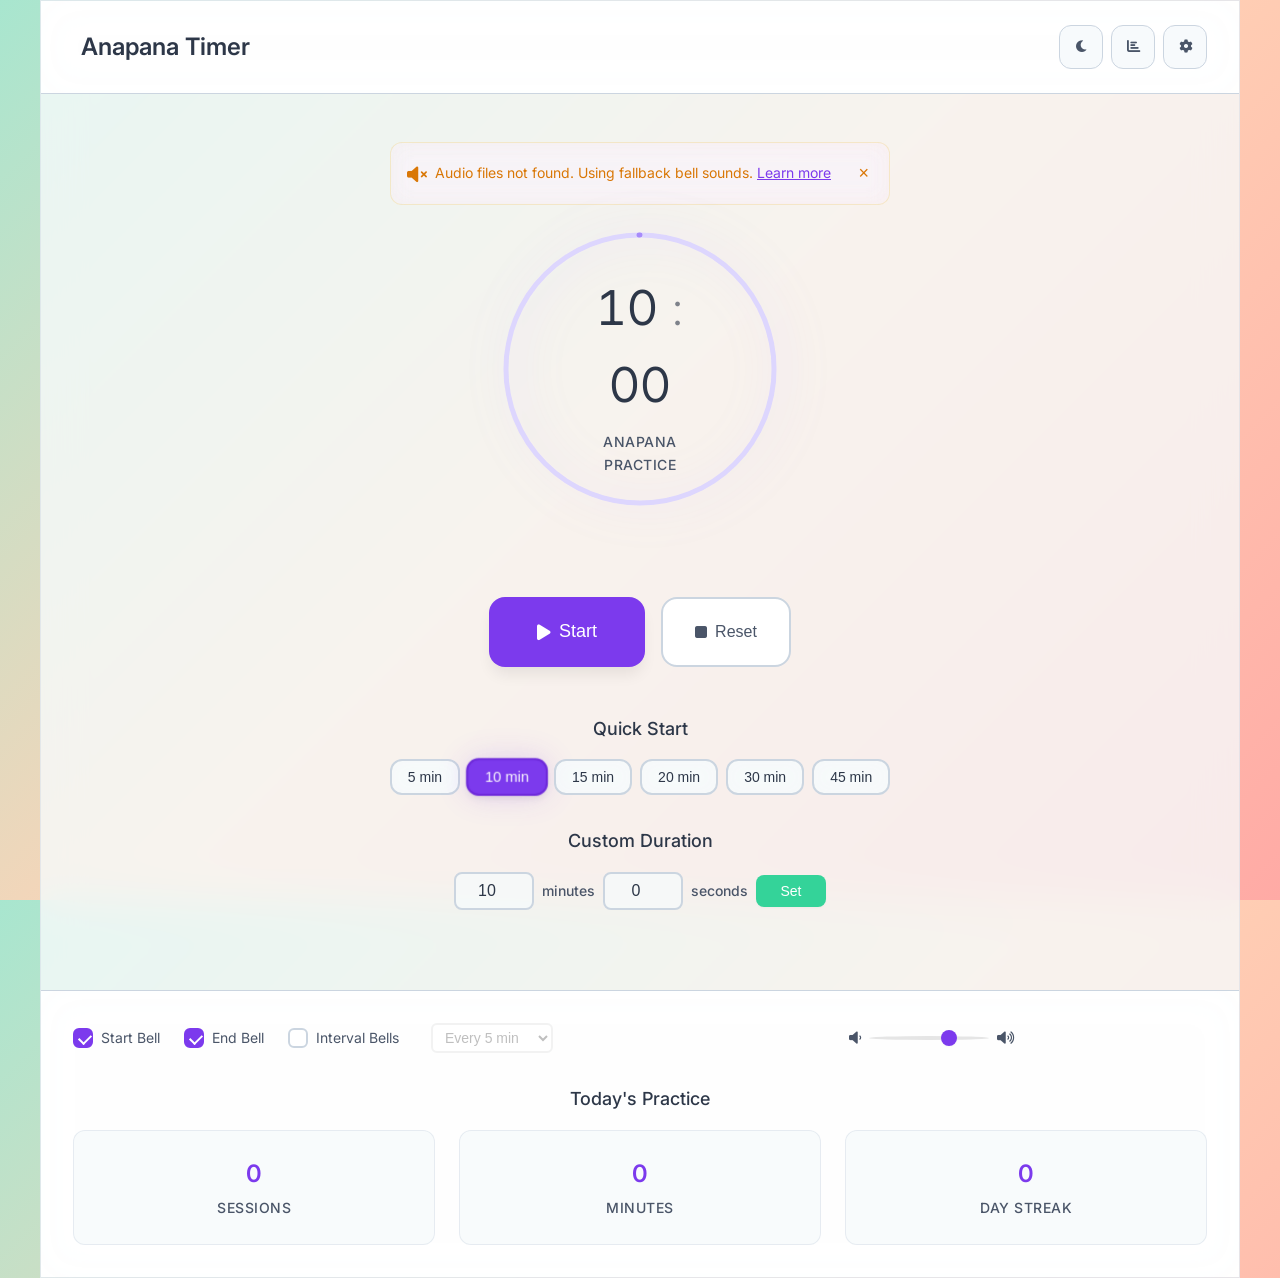
==== commit eda64ee4: "fix: improve gray color visibility and contrast throughout app Light Mode Improvements: - Darken sec" ====
--- a/index.html
+++ b/index.html
@@ -59,7 +59,7 @@
                         <svg class="progress-ring" width="280" height="280">
                             <circle
                                 class="progress-ring-circle-bg"
-                                stroke="#e9d5ff"
+                                stroke="#ddd6fe"
                                 stroke-width="5"
                                 fill="transparent"
                                 r="134"
--- a/styles.css
+++ b/styles.css
@@ -29,8 +29,8 @@
     
     /* Theme Colors - Light Mode Default (Soft & Calming) */
     --text-primary: #2d3748;
-    --text-secondary: #718096;
-    --text-tertiary: #a0aec0;
+    --text-secondary: #4a5568;
+    --text-tertiary: #718096;
     --text-white: #ffffff;
     
     --bg-primary: #ffffff;
@@ -40,8 +40,8 @@
     --bg-glass: rgba(255, 255, 255, 0.92);
     --bg-glass-secondary: rgba(247, 250, 252, 0.8);
     
-    --border-color: #e2e8f0;
-    --border-light: rgba(237, 242, 247, 0.3);
+    --border-color: #cbd5e0;
+    --border-light: rgba(203, 213, 224, 0.4);
     
     /* Soothing Gradients for Meditation */
     --gradient-primary: linear-gradient(135deg, #667eea 0%, #764ba2 100%);
@@ -93,9 +93,9 @@
 
 /* Dark Mode Theme - Warm & Soothing for Evening Meditation */
 [data-theme="dark"] {
-    --text-primary: #e2e8f0;
-    --text-secondary: #cbd5e0;
-    --text-tertiary: #a0aec0;
+    --text-primary: #f7fafc;
+    --text-secondary: #e2e8f0;
+    --text-tertiary: #cbd5e0;
     
     --bg-primary: #1a202c;
     --bg-secondary: #2d3748;
@@ -105,7 +105,7 @@
     --bg-glass-secondary: rgba(45, 55, 72, 0.75);
     
     --border-color: #4a5568;
-    --border-light: rgba(226, 232, 240, 0.08);
+    --border-light: rgba(226, 232, 240, 0.12);
     
     --gradient-calm: linear-gradient(135deg, #2d3561 0%, #4a4a6a 50%, #5e5e7e 100%);
     
@@ -1417,18 +1417,18 @@
 /* High contrast mode support */
 @media (prefers-contrast: high) {
     :root {
-        --primary-color: #000080;
+        --primary-color: #5b21b6;
         --text-primary: #000000;
-        --text-secondary: #333333;
-        --gray-200: #808080;
+        --text-secondary: #1f2937;
+        --border-color: #9ca3af;
     }
 }
 
 /* ===== DARK MODE SUPPORT ===== */
 @media (prefers-color-scheme: dark) {
     :root:not([data-theme="light"]) {
-        --text-primary: #e2e8f0;
-        --text-secondary: #cbd5e0;
+        --text-primary: #f7fafc;
+        --text-secondary: #e2e8f0;
         --bg-primary: #1a202c;
         --bg-secondary: #2d3748;
         --border-color: #4a5568;
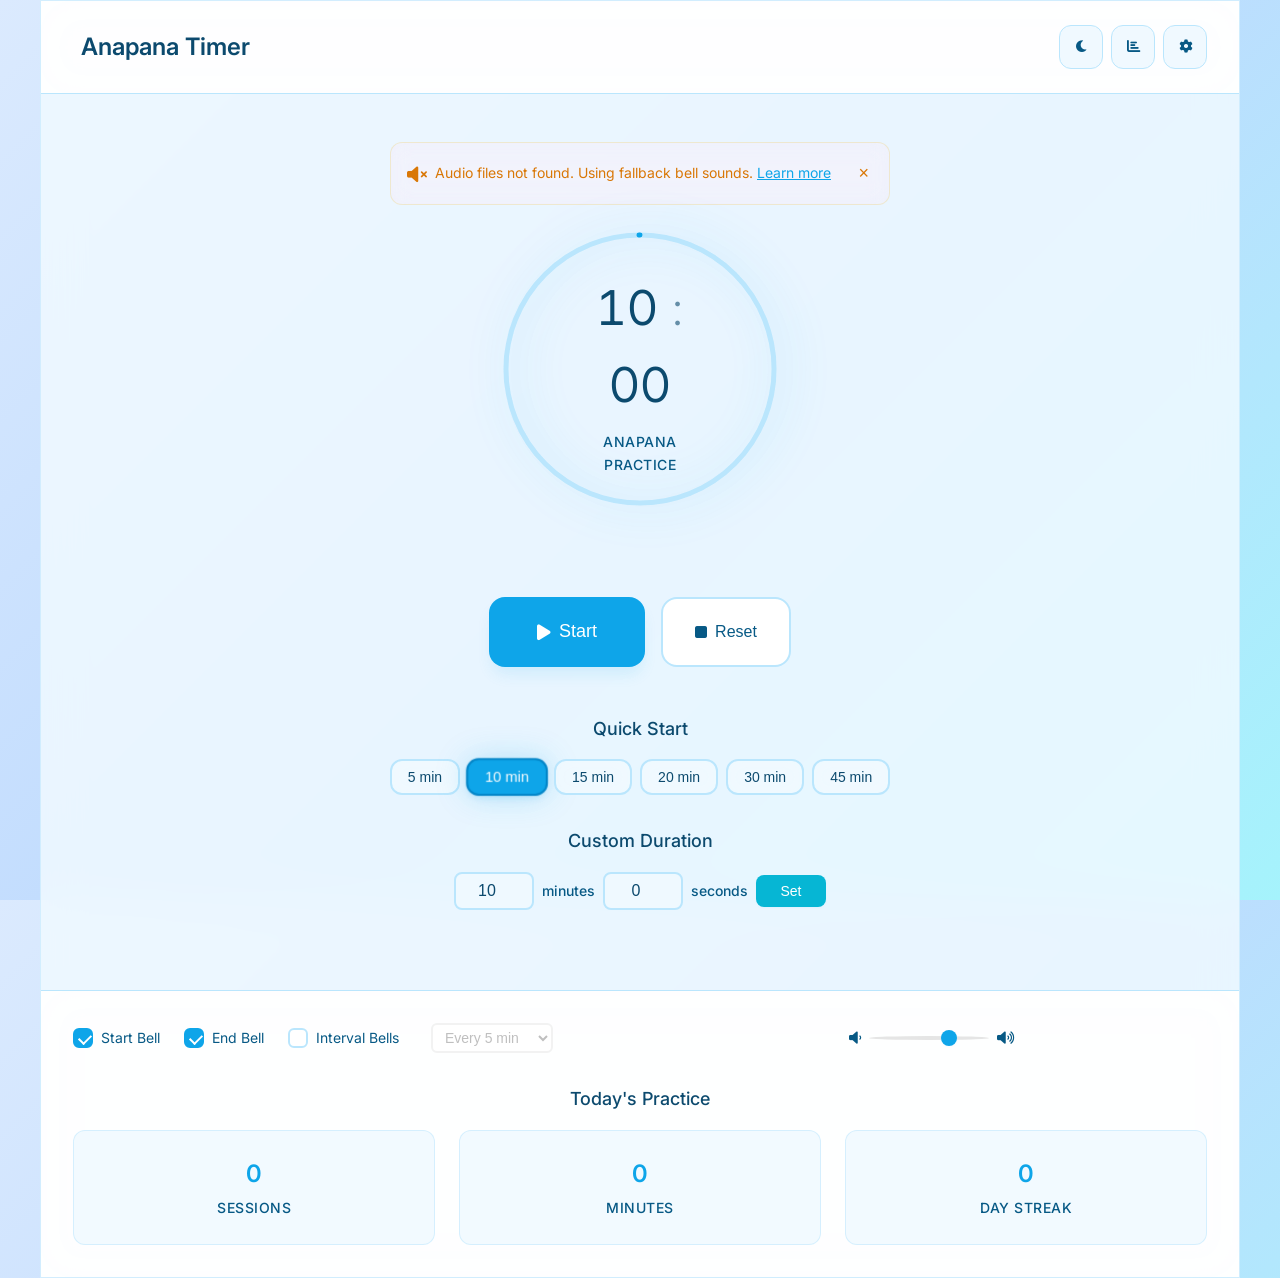
==== commit da0d9756: "feat: transform to ocean blue theme with calming sky and water tones" ====
--- a/index.html
+++ b/index.html
@@ -59,7 +59,7 @@
                         <svg class="progress-ring" width="280" height="280">
                             <circle
                                 class="progress-ring-circle-bg"
-                                stroke="#ddd6fe"
+                                stroke="#bae6fd"
                                 stroke-width="5"
                                 fill="transparent"
                                 r="134"
@@ -67,7 +67,7 @@
                                 cy="140"/>
                             <circle
                                 class="progress-ring-circle"
-                                stroke="#a78bfa"
+                                stroke="#0ea5e9"
                                 stroke-width="5"
                                 fill="transparent"
                                 r="134"
--- a/styles.css
+++ b/styles.css
@@ -6,12 +6,12 @@
 }
 
 :root {
-    /* Meditation-Inspired Color Palette */
-    --primary-color: #7c3aed;
-    --primary-light: #a78bfa;
-    --primary-dark: #6d28d9;
-    --secondary-color: #e0f2f1;
-    --accent-color: #34d399;
+    /* Ocean Blue Meditation Color Palette */
+    --primary-color: #0ea5e9;
+    --primary-light: #38bdf8;
+    --primary-dark: #0284c7;
+    --secondary-color: #e0f2fe;
+    --accent-color: #06b6d4;
     --danger-color: #f87171;
     --warning-color: #fbbf24;
     
@@ -27,36 +27,36 @@
     --gray-800: #262626;
     --gray-900: #171717;
     
-    /* Theme Colors - Light Mode Default (Soft & Calming) */
-    --text-primary: #2d3748;
-    --text-secondary: #4a5568;
-    --text-tertiary: #718096;
+    /* Theme Colors - Light Mode Default (Ocean & Sky) */
+    --text-primary: #0c4a6e;
+    --text-secondary: #075985;
+    --text-tertiary: #0369a1;
     --text-white: #ffffff;
     
     --bg-primary: #ffffff;
-    --bg-secondary: #f7fafc;
-    --bg-tertiary: #edf2f7;
-    --bg-overlay: rgba(45, 55, 72, 0.4);
+    --bg-secondary: #f0f9ff;
+    --bg-tertiary: #e0f2fe;
+    --bg-overlay: rgba(12, 74, 110, 0.4);
     --bg-glass: rgba(255, 255, 255, 0.92);
-    --bg-glass-secondary: rgba(247, 250, 252, 0.8);
-    
-    --border-color: #cbd5e0;
-    --border-light: rgba(203, 213, 224, 0.4);
-    
-    /* Soothing Gradients for Meditation */
-    --gradient-primary: linear-gradient(135deg, #667eea 0%, #764ba2 100%);
-    --gradient-calm: linear-gradient(135deg, #a8e6cf 0%, #ffd3b6 50%, #ffaaa5 100%);
-    --gradient-evening: linear-gradient(135deg, #dcd9ff 0%, #b5e8f7 50%, #a8e6cf 100%);
-    --gradient-sunset: linear-gradient(135deg, #ffecd2 0%, #fcb69f 100%);
-    --gradient-ocean: linear-gradient(135deg, #89f7fe 0%, #66a6ff 100%);
-    --gradient-lavender: linear-gradient(135deg, #e0c3fc 0%, #8ec5fc 100%);
-    
-    /* Softer Shadows */
-    --shadow-sm: 0 1px 2px 0 rgba(0, 0, 0, 0.03);
-    --shadow-md: 0 4px 6px -1px rgba(0, 0, 0, 0.06);
-    --shadow-lg: 0 10px 15px -3px rgba(0, 0, 0, 0.08);
-    --shadow-xl: 0 20px 25px -5px rgba(0, 0, 0, 0.1);
-    --shadow-glow: 0 0 30px rgba(124, 58, 237, 0.2);
+    --bg-glass-secondary: rgba(240, 249, 255, 0.85);
+    
+    --border-color: #bae6fd;
+    --border-light: rgba(186, 230, 253, 0.5);
+    
+    /* Soothing Ocean Gradients for Meditation */
+    --gradient-primary: linear-gradient(135deg, #0ea5e9 0%, #06b6d4 100%);
+    --gradient-calm: linear-gradient(135deg, #dbeafe 0%, #bfdbfe 50%, #a5f3fc 100%);
+    --gradient-evening: linear-gradient(135deg, #e0f2fe 0%, #bae6fd 50%, #7dd3fc 100%);
+    --gradient-sunset: linear-gradient(135deg, #fef3c7 0%, #93c5fd 100%);
+    --gradient-ocean: linear-gradient(135deg, #67e8f9 0%, #3b82f6 100%);
+    --gradient-sky: linear-gradient(135deg, #e0f2fe 0%, #bae6fd 100%);
+    
+    /* Ocean-Inspired Shadows */
+    --shadow-sm: 0 1px 2px 0 rgba(14, 165, 233, 0.05);
+    --shadow-md: 0 4px 6px -1px rgba(14, 165, 233, 0.1);
+    --shadow-lg: 0 10px 15px -3px rgba(14, 165, 233, 0.12);
+    --shadow-xl: 0 20px 25px -5px rgba(14, 165, 233, 0.15);
+    --shadow-glow: 0 0 30px rgba(14, 165, 233, 0.25);
     
     /* Border Radius */
     --radius-sm: 0.375rem;
@@ -91,29 +91,29 @@
     --transition-slow: 0.5s ease;
 }
 
-/* Dark Mode Theme - Warm & Soothing for Evening Meditation */
+/* Dark Mode Theme - Deep Ocean for Evening Meditation */
 [data-theme="dark"] {
-    --text-primary: #f7fafc;
-    --text-secondary: #e2e8f0;
-    --text-tertiary: #cbd5e0;
-    
-    --bg-primary: #1a202c;
-    --bg-secondary: #2d3748;
-    --bg-tertiary: #4a5568;
-    --bg-overlay: rgba(0, 0, 0, 0.6);
-    --bg-glass: rgba(45, 55, 72, 0.95);
-    --bg-glass-secondary: rgba(45, 55, 72, 0.75);
-    
-    --border-color: #4a5568;
-    --border-light: rgba(226, 232, 240, 0.12);
-    
-    --gradient-calm: linear-gradient(135deg, #2d3561 0%, #4a4a6a 50%, #5e5e7e 100%);
+    --text-primary: #e0f2fe;
+    --text-secondary: #bae6fd;
+    --text-tertiary: #7dd3fc;
+    
+    --bg-primary: #082f49;
+    --bg-secondary: #0c4a6e;
+    --bg-tertiary: #075985;
+    --bg-overlay: rgba(8, 47, 73, 0.6);
+    --bg-glass: rgba(12, 74, 110, 0.95);
+    --bg-glass-secondary: rgba(12, 74, 110, 0.75);
+    
+    --border-color: #075985;
+    --border-light: rgba(186, 230, 253, 0.12);
+    
+    --gradient-calm: linear-gradient(135deg, #0c4a6e 0%, #075985 50%, #0369a1 100%);
     
     --shadow-sm: 0 1px 2px 0 rgba(0, 0, 0, 0.4);
     --shadow-md: 0 4px 6px -1px rgba(0, 0, 0, 0.5);
     --shadow-lg: 0 10px 15px -3px rgba(0, 0, 0, 0.6);
     --shadow-xl: 0 20px 25px -5px rgba(0, 0, 0, 0.7);
-    --shadow-glow: 0 0 30px rgba(167, 139, 250, 0.25);
+    --shadow-glow: 0 0 30px rgba(14, 165, 233, 0.3);
 }
 
 html {
@@ -310,7 +310,7 @@
 
 .progress-ring {
     transform: rotate(-90deg);
-    filter: drop-shadow(0 8px 20px rgba(167, 139, 250, 0.25));
+    filter: drop-shadow(0 8px 20px rgba(14, 165, 233, 0.3));
     transition: filter var(--transition-base);
 }
 
@@ -323,15 +323,15 @@
 }
 
 [data-theme="dark"] .progress-ring {
-    filter: drop-shadow(0 8px 24px rgba(167, 139, 250, 0.35));
+    filter: drop-shadow(0 8px 24px rgba(14, 165, 233, 0.4));
 }
 
 [data-theme="dark"] .progress-ring-circle-bg {
-    stroke: #4a5568;
+    stroke: #075985;
 }
 
 [data-theme="dark"] .progress-ring-circle {
-    stroke: #a78bfa;
+    stroke: #38bdf8;
 }
 
 .timer-content {
@@ -610,7 +610,7 @@
 }
 
 .set-btn:hover {
-    background: #10b981;
+    background: #0891b2;
     transform: translateY(-2px);
     box-shadow: var(--shadow-md);
 }
@@ -621,7 +621,7 @@
 }
 
 .set-btn:focus-visible {
-    outline: 3px solid rgba(52, 211, 153, 0.3);
+    outline: 3px solid rgba(6, 182, 212, 0.3);
     outline-offset: 2px;
 }
 
@@ -1417,37 +1417,37 @@
 /* High contrast mode support */
 @media (prefers-contrast: high) {
     :root {
-        --primary-color: #5b21b6;
+        --primary-color: #0369a1;
         --text-primary: #000000;
-        --text-secondary: #1f2937;
-        --border-color: #9ca3af;
+        --text-secondary: #0c4a6e;
+        --border-color: #0284c7;
     }
 }
 
 /* ===== DARK MODE SUPPORT ===== */
 @media (prefers-color-scheme: dark) {
     :root:not([data-theme="light"]) {
-        --text-primary: #f7fafc;
-        --text-secondary: #e2e8f0;
-        --bg-primary: #1a202c;
-        --bg-secondary: #2d3748;
-        --border-color: #4a5568;
-        --bg-glass: rgba(45, 55, 72, 0.95);
-        --bg-glass-secondary: rgba(45, 55, 72, 0.75);
+        --text-primary: #e0f2fe;
+        --text-secondary: #bae6fd;
+        --bg-primary: #082f49;
+        --bg-secondary: #0c4a6e;
+        --border-color: #075985;
+        --bg-glass: rgba(12, 74, 110, 0.95);
+        --bg-glass-secondary: rgba(12, 74, 110, 0.75);
     }
     
     body:not([data-theme="light"]) {
-        background: linear-gradient(135deg, #2d3561 0%, #4a4a6a 50%, #5e5e7e 100%);
+        background: linear-gradient(135deg, #0c4a6e 0%, #075985 50%, #0369a1 100%);
     }
     
     .app-header:not([data-theme="light"]) {
-        background: rgba(45, 55, 72, 0.95);
-        border-bottom-color: #4a5568;
+        background: rgba(12, 74, 110, 0.95);
+        border-bottom-color: #075985;
     }
     
     .bottom-panel:not([data-theme="light"]) {
-        background: rgba(45, 55, 72, 0.95);
-        border-top-color: #4a5568;
+        background: rgba(12, 74, 110, 0.95);
+        border-top-color: #075985;
     }
 }
 
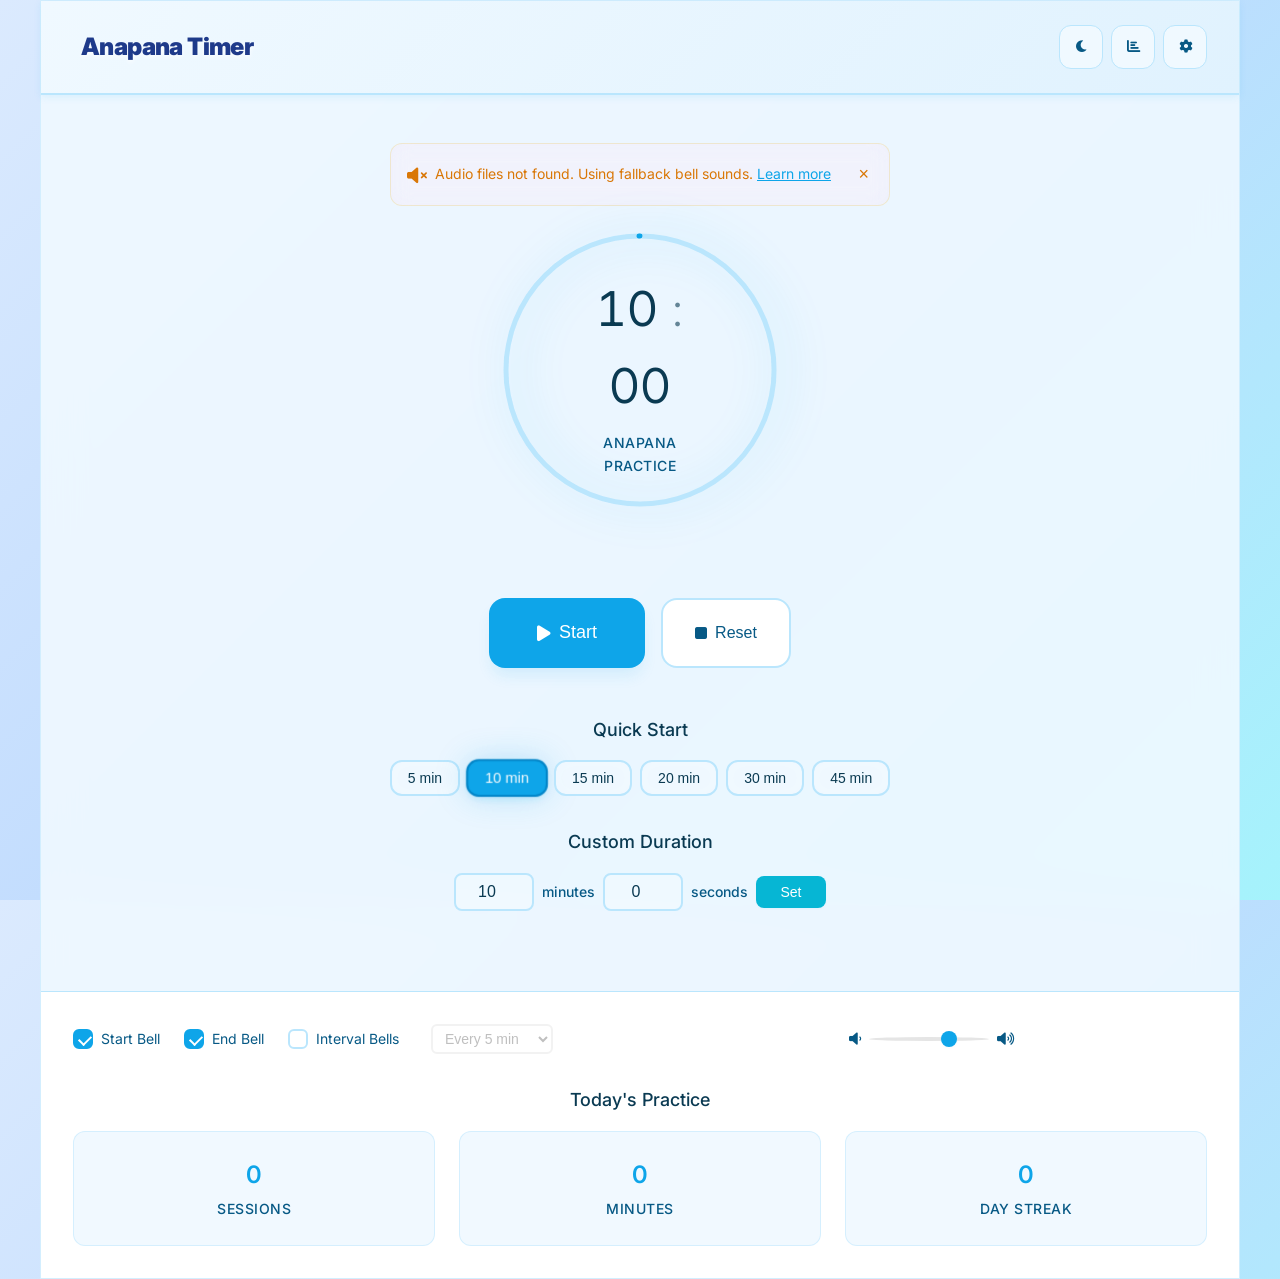
==== commit 3f2e8a7f: "fix: make title ULTRA visible with deep blue color and cache busting - Change title to deep blue (#1" ====
--- a/index.html
+++ b/index.html
@@ -5,7 +5,7 @@
     <meta name="viewport" content="width=device-width, initial-scale=1.0, maximum-scale=1.0, user-scalable=no, viewport-fit=cover">
     <title>Anapana Meditation Timer</title>
     <link rel="icon" href="favicon.svg" type="image/svg+xml">
-    <link rel="stylesheet" href="styles.css?v=clean">
+    <link rel="stylesheet" href="styles.css?v=20260422">
     <link rel="manifest" href="manifest.json">
     <meta name="theme-color" content="#6366f1">
     <meta http-equiv="Cache-Control" content="no-cache, no-store, must-revalidate">
--- a/styles.css
+++ b/styles.css
@@ -28,7 +28,7 @@
     --gray-900: #171717;
     
     /* Theme Colors - Light Mode Default (Ocean & Sky) */
-    --text-primary: #0c4a6e;
+    --text-primary: #0a3a52;
     --text-secondary: #075985;
     --text-tertiary: #0369a1;
     --text-white: #ffffff;
@@ -37,8 +37,8 @@
     --bg-secondary: #f0f9ff;
     --bg-tertiary: #e0f2fe;
     --bg-overlay: rgba(12, 74, 110, 0.4);
-    --bg-glass: rgba(255, 255, 255, 0.92);
-    --bg-glass-secondary: rgba(240, 249, 255, 0.85);
+    --bg-glass: rgba(255, 255, 255, 0.98);
+    --bg-glass-secondary: rgba(240, 249, 255, 0.9);
     
     --border-color: #bae6fd;
     --border-light: rgba(186, 230, 253, 0.5);
@@ -93,16 +93,16 @@
 
 /* Dark Mode Theme - Deep Ocean for Evening Meditation */
 [data-theme="dark"] {
-    --text-primary: #e0f2fe;
-    --text-secondary: #bae6fd;
-    --text-tertiary: #7dd3fc;
+    --text-primary: #f0f9ff;
+    --text-secondary: #e0f2fe;
+    --text-tertiary: #bae6fd;
     
     --bg-primary: #082f49;
     --bg-secondary: #0c4a6e;
     --bg-tertiary: #075985;
     --bg-overlay: rgba(8, 47, 73, 0.6);
-    --bg-glass: rgba(12, 74, 110, 0.95);
-    --bg-glass-secondary: rgba(12, 74, 110, 0.75);
+    --bg-glass: rgba(8, 47, 73, 0.98);
+    --bg-glass-secondary: rgba(12, 74, 110, 0.85);
     
     --border-color: #075985;
     --border-light: rgba(186, 230, 253, 0.12);
@@ -114,6 +114,23 @@
     --shadow-lg: 0 10px 15px -3px rgba(0, 0, 0, 0.6);
     --shadow-xl: 0 20px 25px -5px rgba(0, 0, 0, 0.7);
     --shadow-glow: 0 0 30px rgba(14, 165, 233, 0.3);
+}
+
+/* Dark mode header styling */
+[data-theme="dark"] .app-header {
+    background: linear-gradient(135deg, #0c4a6e 0%, #075985 100%);
+    border-bottom: 2px solid #0ea5e9;
+    box-shadow: 0 2px 8px rgba(0, 0, 0, 0.3);
+}
+
+[data-theme="dark"] .app-title {
+    color: #f0f9ff;
+    text-shadow: 0 2px 4px rgba(0, 0, 0, 0.4);
+}
+
+[data-theme="dark"] .app-title i {
+    color: #38bdf8;
+    filter: drop-shadow(0 0 8px rgba(56, 189, 248, 0.5));
 }
 
 html {
@@ -153,11 +170,12 @@
 
 /* ===== HEADER ===== */
 .app-header {
-    background: var(--bg-glass);
+    background: linear-gradient(135deg, #f0f9ff 0%, #e0f2fe 100%);
     backdrop-filter: blur(20px);
-    border-bottom: 1px solid var(--border-color);
+    border-bottom: 2px solid var(--border-color);
     padding: var(--space-lg) var(--space-xl);
     transition: all var(--transition-base);
+    box-shadow: 0 2px 8px rgba(14, 165, 233, 0.1);
 }
 
 .header-content {
@@ -168,16 +186,20 @@
 
 .app-title {
     font-size: var(--font-size-2xl);
-    font-weight: 600;
-    color: var(--text-primary);
+    font-weight: 900;
+    color: #1e3a8a;
     display: flex;
     align-items: center;
     gap: var(--space-sm);
+    text-shadow: 0 2px 4px rgba(255, 255, 255, 0.8);
+    letter-spacing: -0.025em;
 }
 
 .app-title i {
-    color: var(--primary-color);
+    color: #0ea5e9;
     font-size: var(--font-size-xl);
+    font-weight: 900;
+    filter: drop-shadow(0 1px 2px rgba(14, 165, 233, 0.3));
 }
 
 .header-actions {
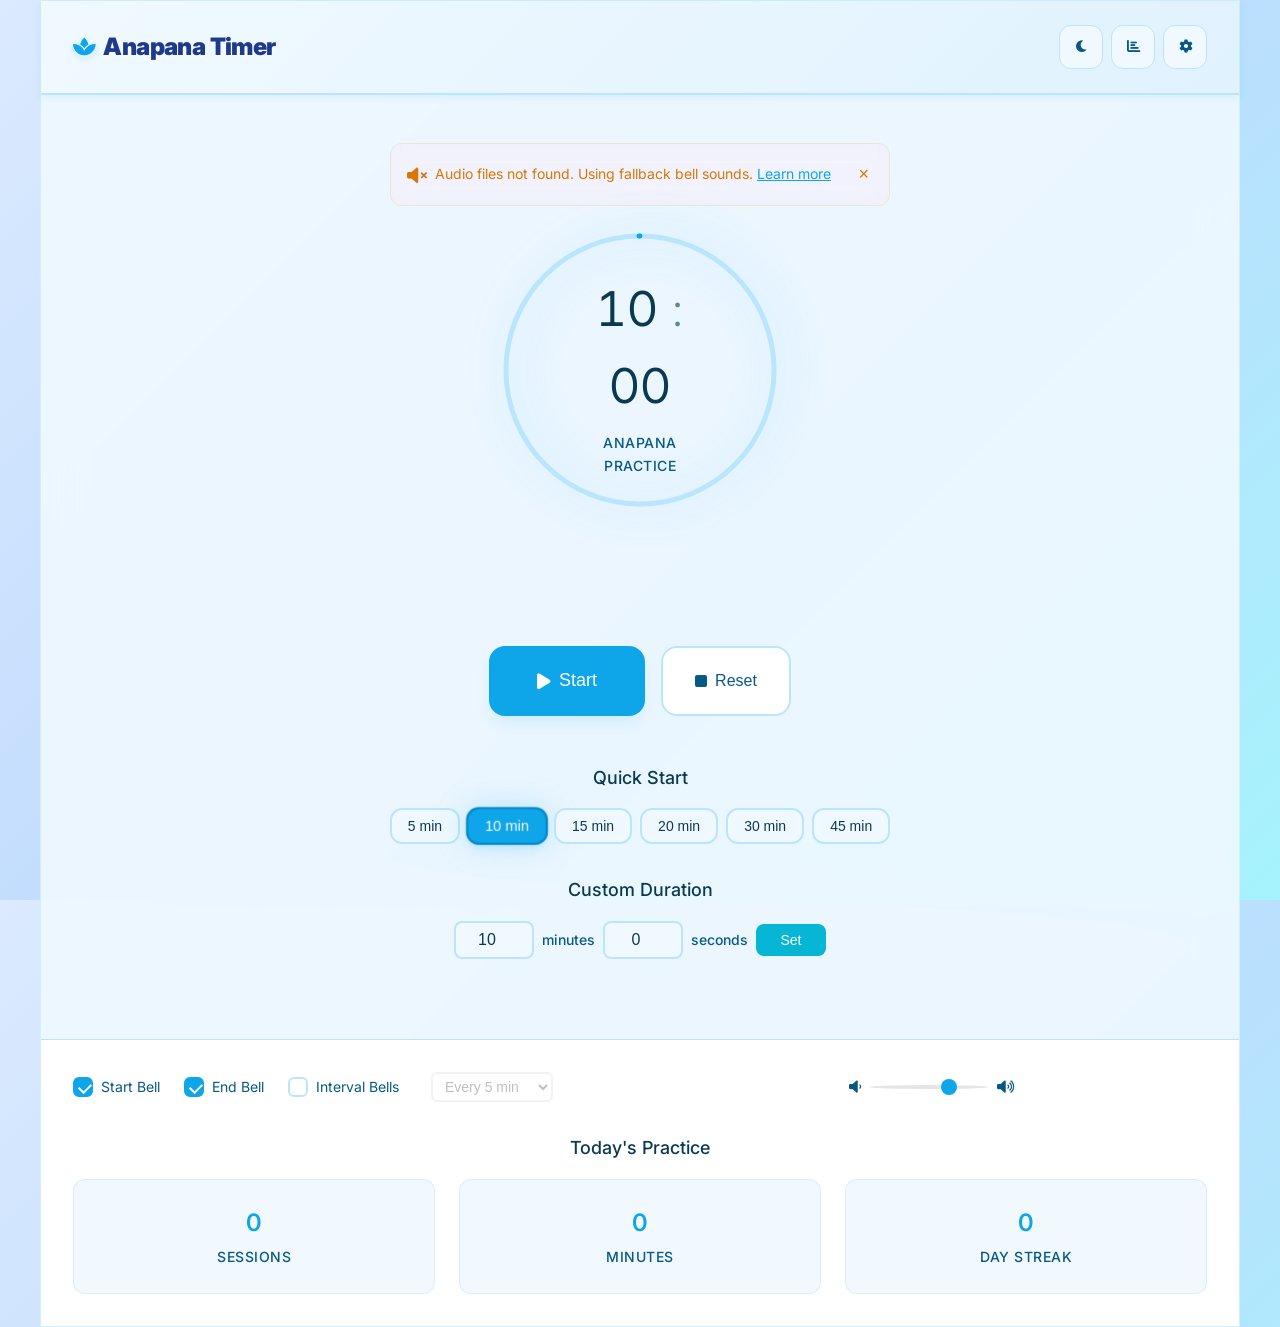
==== commit bacd6bd0: "improve: fix critical bugs, add breathing animation, PWA shortcuts, chart CSS Agent-Logs-Url: https:" ====
--- a/index.html
+++ b/index.html
@@ -5,7 +5,7 @@
     <meta name="viewport" content="width=device-width, initial-scale=1.0, maximum-scale=1.0, user-scalable=no, viewport-fit=cover">
     <title>Anapana Meditation Timer</title>
     <link rel="icon" href="favicon.svg" type="image/svg+xml">
-    <link rel="stylesheet" href="styles.css?v=20260422">
+    <link rel="stylesheet" href="styles.css?v=20260424">
     <link rel="manifest" href="manifest.json">
     <meta name="theme-color" content="#6366f1">
     <meta http-equiv="Cache-Control" content="no-cache, no-store, must-revalidate">
@@ -24,7 +24,7 @@
         <header class="app-header">
             <div class="header-content">
                 <h1 class="app-title">
-                    <i class="fas fa-lotus-pose"></i>
+                    <i class="fas fa-spa"></i>
                     Anapana Timer
                 </h1>
                 <div class="header-actions">
@@ -86,6 +86,9 @@
                             <div class="session-type" id="sessionType">Anapana Practice</div>
                         </div>
                     </div>
+                    <div id="breathingGuide" class="breathing-guide" aria-live="polite" aria-atomic="true">
+                        <span class="breathing-text">Focus on your breath</span>
+                    </div>
                 </div>
 
                 <!-- Timer Controls -->
@@ -284,7 +287,7 @@
         <div class="modal-content celebration">
             <div class="celebration-content">
                 <div class="celebration-icon">
-                    <i class="fas fa-lotus-pose"></i>
+                    <i class="fas fa-spa"></i>
                 </div>
                 <h2>Session Complete!</h2>
                 <p id="completionMessage">Great job! You've completed your meditation practice.</p>
@@ -326,7 +329,7 @@
         <source src="sounds/ambient/meditate1.mp3" type="audio/mpeg">
     </audio>
 
-    <script src="script.js?v=clean"></script>
-    <script src="enhanced-bells.js?v=clean"></script>
+    <script src="enhanced-bells.js?v=2"></script>
+    <script src="script.js?v=2"></script>
 </body>
 </html>
--- a/styles.css
+++ b/styles.css
@@ -1550,4 +1550,131 @@
 
 .app-container {
     animation: fadeInUp 0.6s ease-out;
+}
+
+/* ===== BREATHING ANIMATION ===== */
+@keyframes breathePulse {
+    0%, 100% {
+        filter: drop-shadow(0 8px 20px rgba(14, 165, 233, 0.25));
+    }
+    50% {
+        filter: drop-shadow(0 8px 32px rgba(14, 165, 233, 0.65));
+    }
+}
+
+@keyframes breatheTextCycle {
+    0%, 10% { opacity: 0; }
+    20%, 40% { opacity: 1; }
+    50%, 60% { opacity: 0; }
+    70%, 90% { opacity: 1; }
+    100% { opacity: 0; }
+}
+
+.timer-circle.timer-running .progress-ring {
+    animation: breathePulse 4s ease-in-out infinite;
+}
+
+.breathing-guide {
+    margin-top: var(--space-md);
+    height: 2rem;
+    opacity: 0;
+    transition: opacity var(--transition-slow);
+    text-align: center;
+    pointer-events: none;
+}
+
+.breathing-guide.visible {
+    opacity: 1;
+}
+
+.breathing-text {
+    font-size: var(--font-size-sm);
+    color: var(--text-secondary);
+    font-style: italic;
+    letter-spacing: 0.05em;
+    animation: breatheTextCycle 8s ease-in-out infinite;
+}
+
+/* ===== WEEKLY CHART ===== */
+.chart-bars {
+    display: flex;
+    justify-content: space-between;
+    align-items: flex-end;
+    height: 150px;
+    gap: 8px;
+    padding: 0 var(--space-sm);
+}
+
+.chart-bar-group {
+    display: flex;
+    flex-direction: column;
+    align-items: center;
+    gap: 6px;
+    flex: 1;
+    height: 100%;
+    justify-content: flex-end;
+}
+
+.chart-bar-wrap {
+    width: 100%;
+    height: 120px;
+    display: flex;
+    align-items: flex-end;
+    justify-content: center;
+}
+
+.chart-bar {
+    width: 100%;
+    max-width: 36px;
+    min-height: 4px;
+    background: var(--border-color);
+    border-radius: var(--radius-sm) var(--radius-sm) 0 0;
+    position: relative;
+    transition: height var(--transition-base), background var(--transition-base);
+}
+
+.chart-bar.has-data {
+    background: var(--primary-color);
+    opacity: 0.7;
+}
+
+.chart-bar.today {
+    background: var(--primary-color);
+    opacity: 1;
+    box-shadow: 0 -2px 8px rgba(14, 165, 233, 0.4);
+}
+
+.chart-bar-tip {
+    position: absolute;
+    top: -20px;
+    left: 50%;
+    transform: translateX(-50%);
+    font-size: 10px;
+    color: var(--text-secondary);
+    white-space: nowrap;
+}
+
+.chart-day-label {
+    font-size: var(--font-size-xs);
+    color: var(--text-secondary);
+    font-weight: 500;
+}
+
+.chart-day-label.today {
+    color: var(--primary-color);
+    font-weight: 700;
+}
+
+.chart-empty-message {
+    text-align: center;
+    color: var(--text-secondary);
+    font-size: var(--font-size-sm);
+    padding: var(--space-xl);
+}
+
+.sessions-empty {
+    text-align: center;
+    color: var(--text-secondary);
+    font-size: var(--font-size-sm);
+    padding: var(--space-lg);
 }
